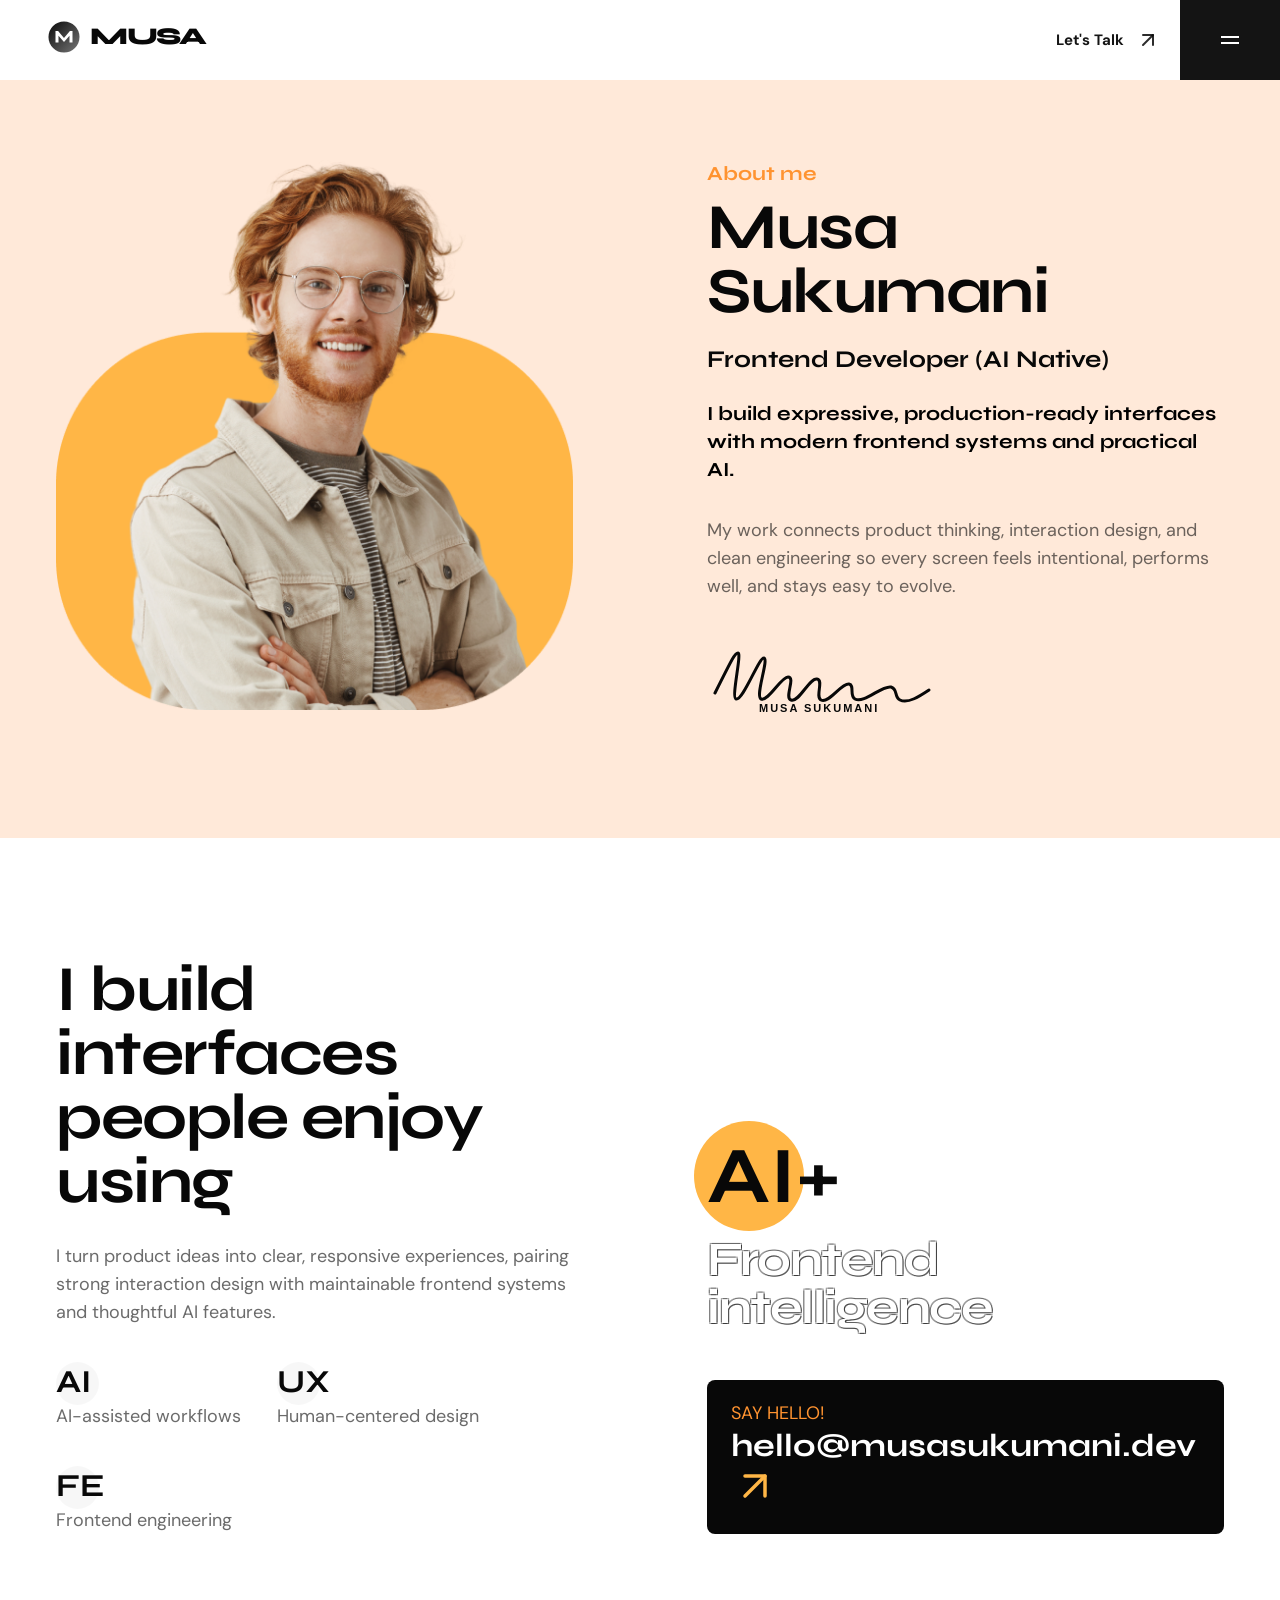
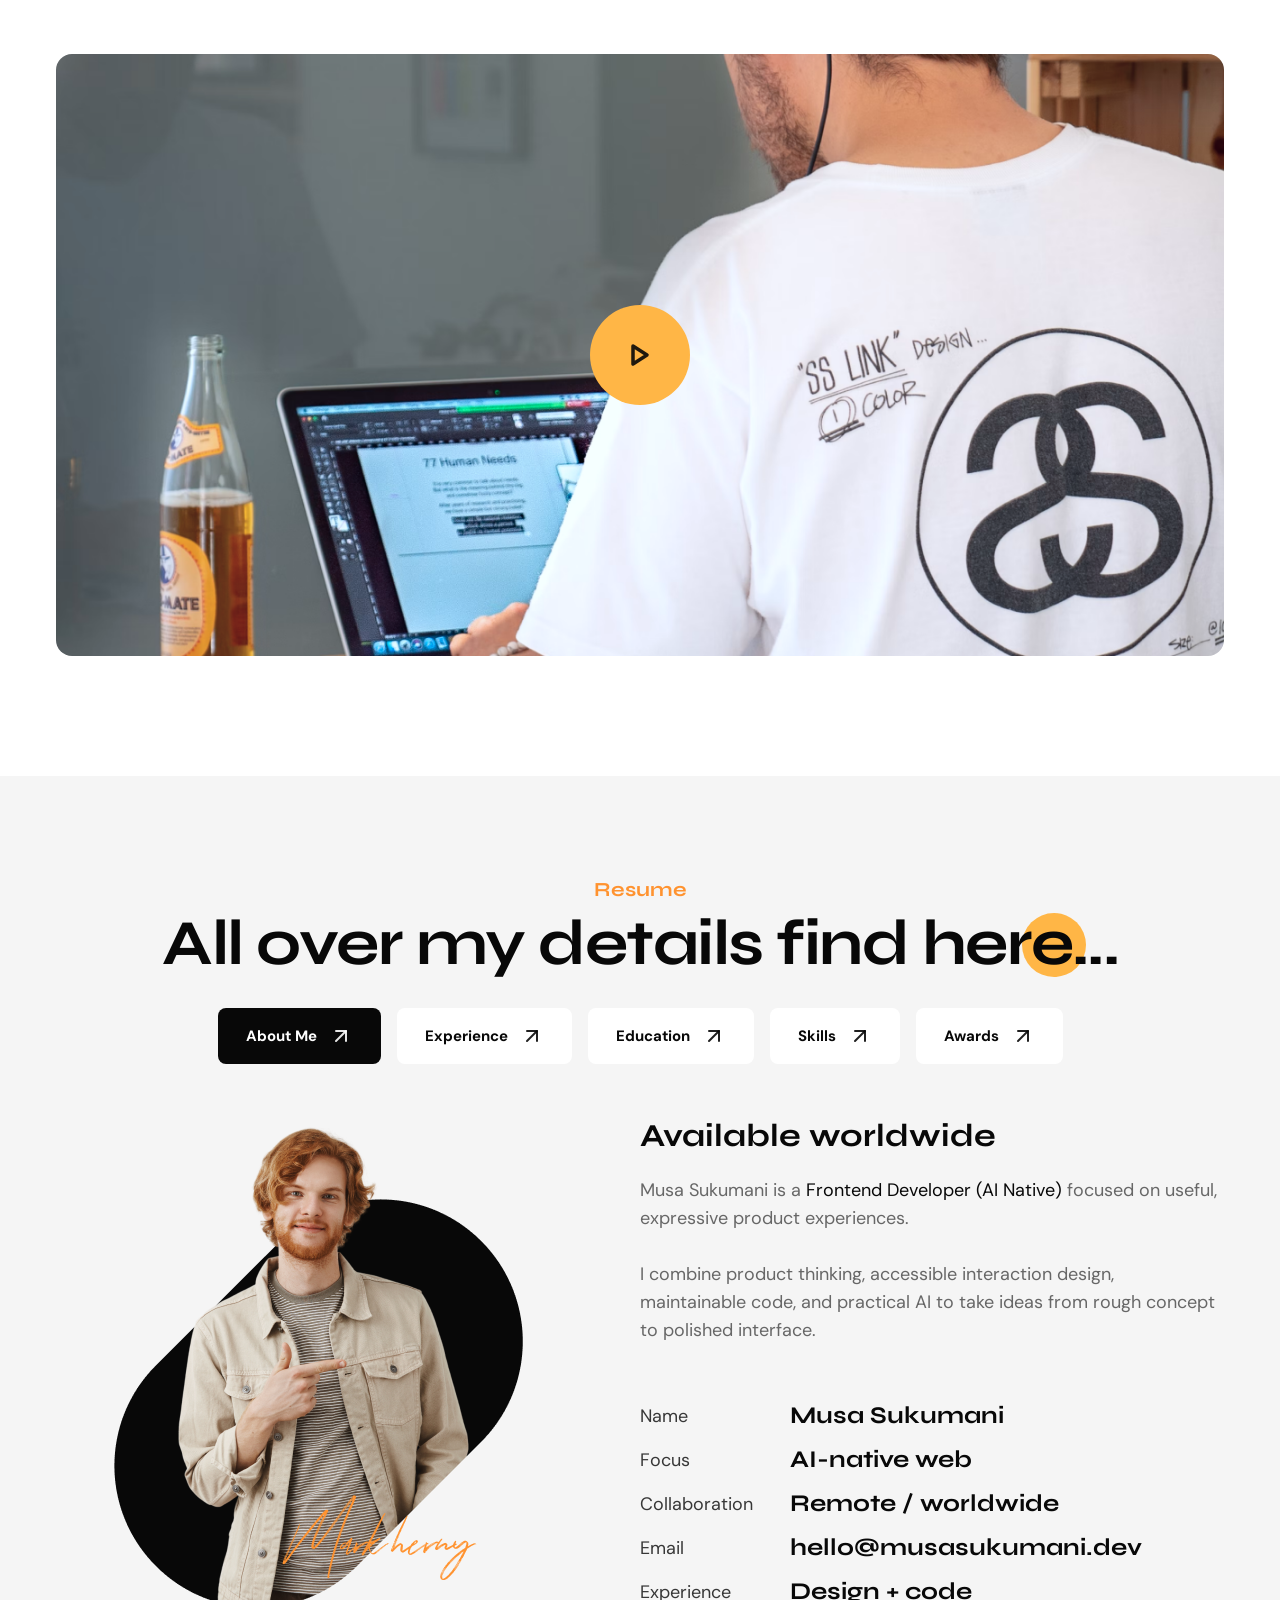
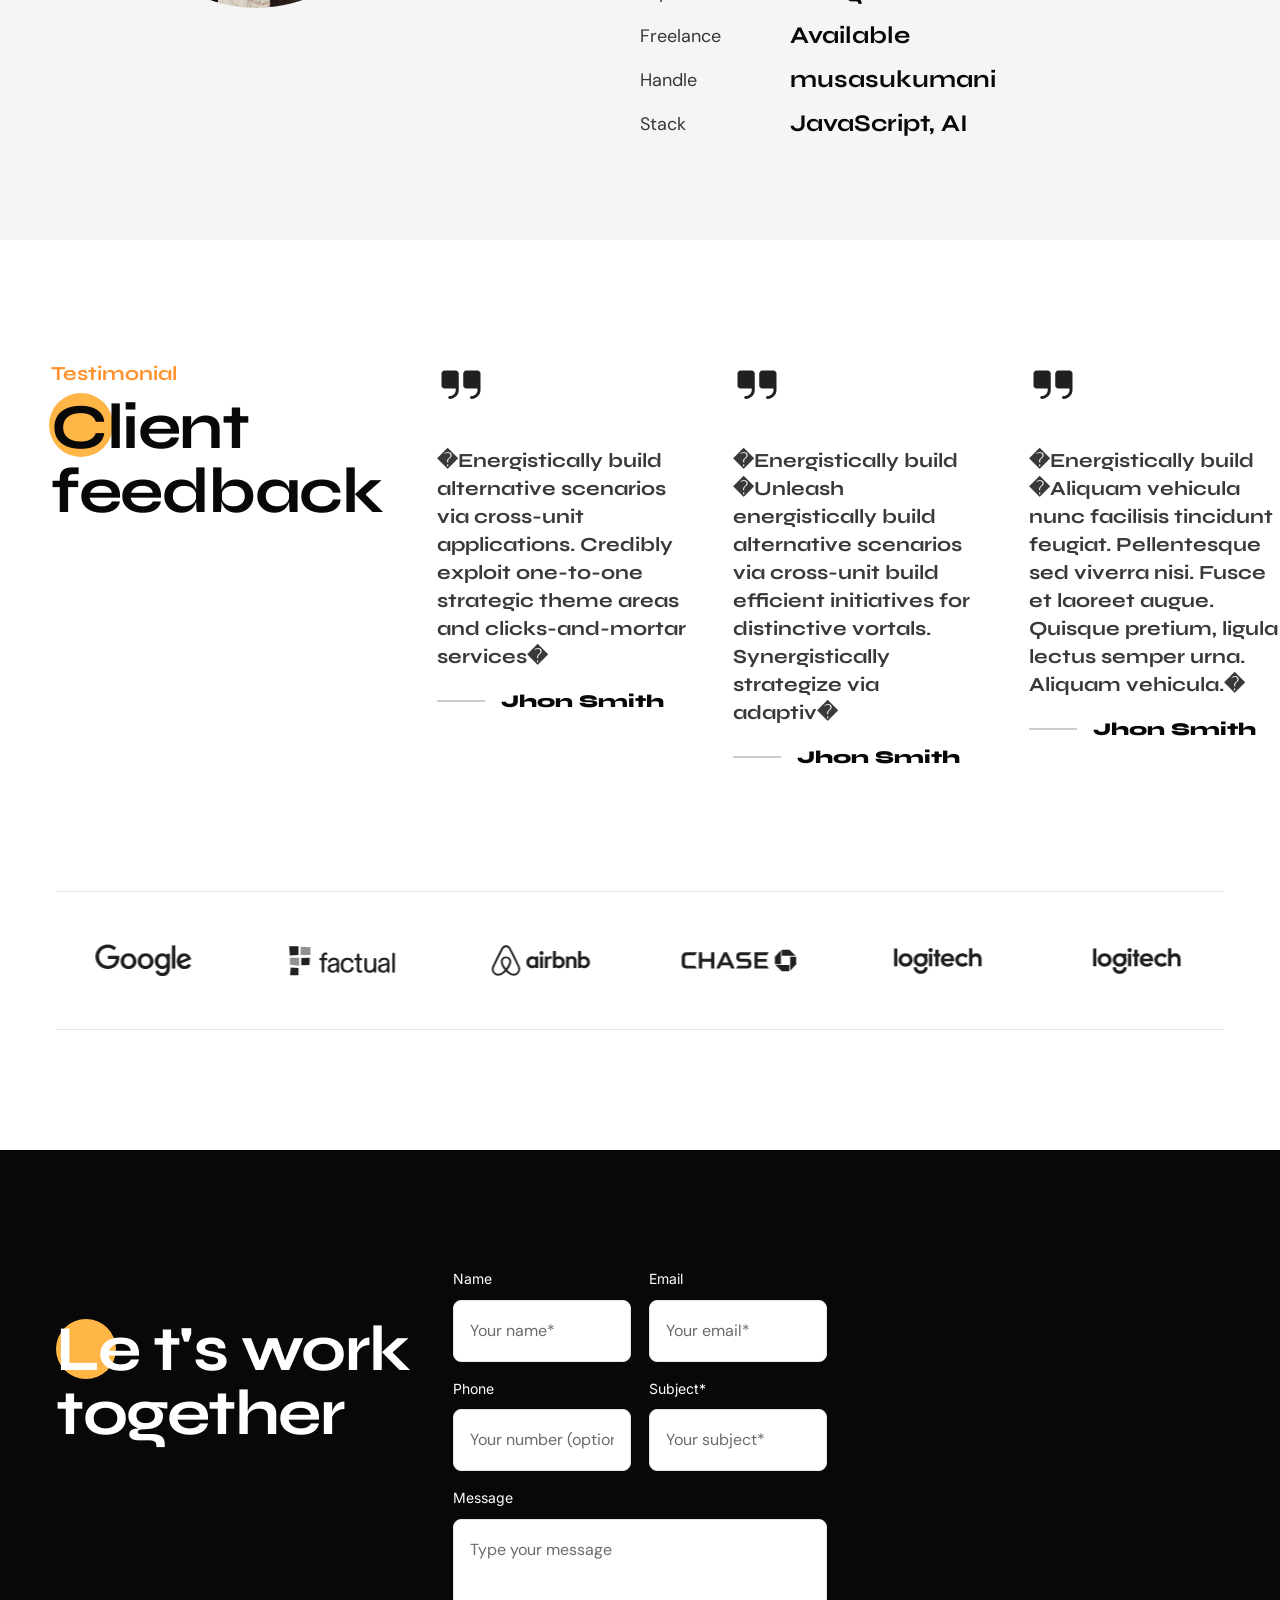
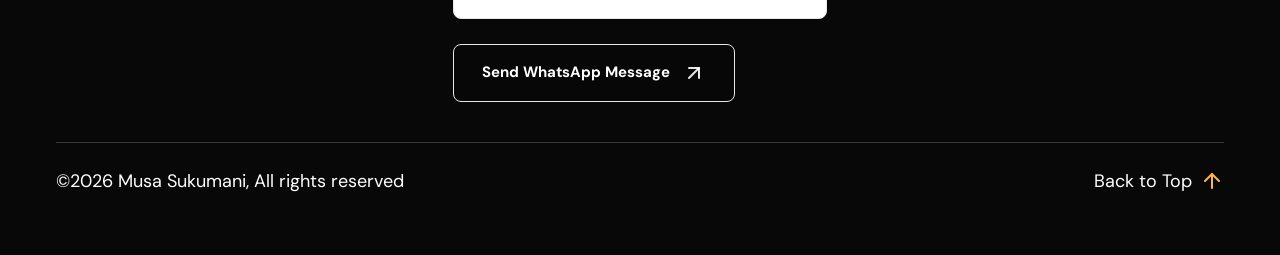
==== about.html @ 9492402e "Update portfolio site" ====
<!DOCTYPE html>
<html class="no-js" lang="en">

<head>
    <meta charset="utf-8" />
    <meta http-equiv="x-ua-compatible" content="ie=edge" />
    <title>About Musa Sukumani - AI-Native Frontend Developer</title>
    
    <meta name="description" content="Portfolio of Musa Sukumani, an AI-native frontend developer building intelligent, accessible digital products.">
    <meta name="viewport" content="width=device-width, initial-scale=1, shrink-to-fit=no" />

    <!-- Favicon -->
    <link rel="shortcut icon" type="image/x-icon" href="assets/images/favicon.svg" />

    <!-- CSS (Font, Vendor, Icon, Plugins & Style CSS files) -->

    <!-- Font CSS -->

    <link rel="preconnect" href="https://fonts.googleapis.com">
    <link rel="preconnect" href="https://fonts.gstatic.com" crossorigin>
    <link href="https://fonts.googleapis.com/css2?family=DM+Sans:ital,opsz,wght@0,9..40,100;0,9..40,200;0,9..40,300;0,9..40,400;0,9..40,500;0,9..40,600;0,9..40,700;0,9..40,800;0,9..40,900;0,9..40,1000;1,9..40,100;1,9..40,200;1,9..40,300;1,9..40,400;1,9..40,500;1,9..40,600;1,9..40,700;1,9..40,800;1,9..40,900;1,9..40,1000&family=Inter:wght@100;200;300;400;500;600;700;800;900&family=Poppins:ital,wght@0,100;0,200;0,300;0,400;0,500;0,600;0,700;0,800;0,900;1,100;1,200;1,300;1,400;1,500;1,600;1,700;1,800;1,900&family=Syne:wght@400;500;600;700;800&display=swap" rel="stylesheet">

    <!-- Plugins CSS (All Plugins Files) -->
    <link rel="stylesheet" href="assets/css/plugins/aos.css" />
    <link rel="stylesheet" href="assets/css/plugins/swiper-bundle.min.css" />
    <link rel="stylesheet" href="assets/css/plugins/magnific-popup.css" />


    <!-- Style CSS -->
    <link rel="stylesheet" href="assets/css/style.css" />

</head>

<body>
    <div class="overflow-x-hidden">
        <!-- Header start -->

        <header id="sticky-header" class="xl:pl-12 bg-white">
            <div class="flex pl-4 xl:pl-0">

                <div class="flex-1 flex items-center justify-between">

                    <a href="index.html">
                        <span class="brand-wordmark"><img src="assets/images/musa-mark.svg" alt="" width="32" height="32"><span>MUSA</span></span>
                    </a>

                    <!-- Link Start -->
                    <a href="contact.html" class="flex items-center flex-wrap py-[6px] px-3 text-[15px] font-bold text-active leading-none mr-2 transition-all duration-300 hover:text-orange group">Let's
                        Talk
                        <span class="inline-block ml-3 group-hover:animate-arrow-move-up">
        <svg width="24" height="24" viewBox="0 0 24 24" fill="none" xmlns="http://www.w3.org/2000/svg">
          <path d="M7 17L17 7" stroke="currentColor" stroke-opacity="0.9" stroke-width="2" stroke-linecap="round"
            stroke-linejoin="round" />
          <path d="M7 7H17V17" stroke="currentColor" stroke-opacity="0.9" stroke-width="2" stroke-linecap="round"
            stroke-linejoin="round" />
        </svg>
      </span>
                    </a>
                    <!-- Link End -->
                </div>



                <!-- Button Start -->
                <button id="offcanvas-toggle" class="flex-none bg-active flex items-center flex-wrap justify-center py-7 px-[38px] cursor-pointer" type="button" aria-label="Open navigation" aria-controls="offcanvas" aria-expanded="false"><svg width="24" height="24" viewBox="0 0 24 24" fill="none" xmlns="http://www.w3.org/2000/svg">
                            <rect x="3" y="8" width="18" height="2" fill="white" />
                            <rect x="3" y="14" width="18" height="2" fill="white" />
                        </svg></button>
                <!-- Button End -->

            </div>
        </header>


        <!-- offcanvas-menu start -->
        <div id="offcanvas" class="offcanvas right-0 top-0 bottom-0 z-50 transform translate-x-full fixed h-full w-[350px] md:w-[460px] transition-all ease-in-out duration-300 bg-black-800 pl-8 flex flex-wrap flex-col justify-between">
            <!-- close button start -->

            <div>
                <div class="flex flex-wrap justify-between items-center border-b border-border-white mb-[80px]">
                    <a href="index.html">
                        <span class="brand-wordmark brand-wordmark--light"><img src="assets/images/musa-mark.svg" alt="" width="32" height="32"><span>MUSA</span></span>
                    </a>
                    <button id="offcanvas-close" class="offcanvas-close bg-primary py-7 px-[38px]" aria-label="offcanvas">
                        <svg width="24" height="24" viewBox="0 0 24 24" fill="none" xmlns="http://www.w3.org/2000/svg">
                            <path fill-rule="evenodd" clip-rule="evenodd" d="M19.2803 4.71967C19.5732 5.01256 19.5732 5.48744 19.2803 5.78033L5.78033 19.2803C5.48744 19.5732 5.01256 19.5732 4.71967 19.2803C4.42678 18.9874 4.42678 18.5126 4.71967 18.2197L18.2197 4.71967C18.5126 4.42678 18.9874 4.42678 19.2803 4.71967Z" fill="white" />
                            <path fill-rule="evenodd" clip-rule="evenodd" d="M4.71967 4.71967C5.01256 4.42678 5.48744 4.42678 5.78033 4.71967L19.2803 18.2197C19.5732 18.5126 19.5732 18.9874 19.2803 19.2803C18.9874 19.5732 18.5126 19.5732 18.2197 19.2803L4.71967 5.78033C4.42678 5.48744 4.42678 5.01256 4.71967 4.71967Z" fill="white" />
                        </svg>
                    </button>
                </div>

                <!-- close button end -->

                <!-- offcanvas-menu start -->

                <nav class="offcanvas-menu mr-[40px] flex flex-wrap flex-col justify-between">
                    <ul>
                        <li class="border-b border-border-white py-4 group">
                            <a href="index.html" class="text-white text-xl font-bold font-Syne leading-none flex flex-wrap items-center justify-between hover:text-orange transition duration-300">Home
                                <span class="inline-block group-hover:animate-arrow-move-up">
              <svg width="24" height="24" viewBox="0 0 24 24" fill="none" xmlns="http://www.w3.org/2000/svg">
                <path d="M7 17L17 7" stroke="currentColor" stroke-opacity="0.9" stroke-width="2" stroke-linecap="round"
                  stroke-linejoin="round"></path>
                <path d="M7 7H17V17" stroke="currentColor" stroke-opacity="0.9" stroke-width="2" stroke-linecap="round"
                  stroke-linejoin="round"></path>
              </svg>
            </span>
                            </a>
                        </li>
                        <li class="border-b border-border-white py-4 group">
                            <a href="about.html" class="text-white text-xl font-bold font-Syne leading-none flex flex-wrap items-center justify-between hover:text-orange transition duration-300">About
                                <span class="inline-block group-hover:animate-arrow-move-up">
              <svg width="24" height="24" viewBox="0 0 24 24" fill="none" xmlns="http://www.w3.org/2000/svg">
                <path d="M7 17L17 7" stroke="currentColor" stroke-opacity="0.9" stroke-width="2" stroke-linecap="round"
                  stroke-linejoin="round"></path>
                <path d="M7 7H17V17" stroke="currentColor" stroke-opacity="0.9" stroke-width="2" stroke-linecap="round"
                  stroke-linejoin="round"></path>
              </svg>
            </span>
                            </a>

                        </li>
                        <li class="border-b border-border-white py-4 group">
                            <a href="projects.html" class="text-white text-xl font-bold font-Syne leading-none flex flex-wrap items-center justify-between hover:text-orange transition duration-300">Project
                                <span class="inline-block group-hover:animate-arrow-move-up">
              <svg width="24" height="24" viewBox="0 0 24 24" fill="none" xmlns="http://www.w3.org/2000/svg">
                <path d="M7 17L17 7" stroke="currentColor" stroke-opacity="0.9" stroke-width="2" stroke-linecap="round"
                  stroke-linejoin="round"></path>
                <path d="M7 7H17V17" stroke="currentColor" stroke-opacity="0.9" stroke-width="2" stroke-linecap="round"
                  stroke-linejoin="round"></path>
              </svg>
            </span>
                            </a>
                        </li>
                        <li class="border-b border-border-white py-4 group">
                            <a href="project-details.html" class="text-white text-xl font-bold font-Syne leading-none flex flex-wrap items-center justify-between hover:text-orange transition duration-300">Project details
                                <span class="inline-block group-hover:animate-arrow-move-up">
              <svg width="24" height="24" viewBox="0 0 24 24" fill="none" xmlns="http://www.w3.org/2000/svg">
                <path d="M7 17L17 7" stroke="currentColor" stroke-opacity="0.9" stroke-width="2" stroke-linecap="round"
                  stroke-linejoin="round"></path>
                <path d="M7 7H17V17" stroke="currentColor" stroke-opacity="0.9" stroke-width="2" stroke-linecap="round"
                  stroke-linejoin="round"></path>
              </svg>
            </span>
                            </a>
                        </li>

                        <li class="border-b border-border-white py-4 group">
                            <a href="contact.html" class="text-white text-xl font-bold font-Syne leading-none flex flex-wrap items-center justify-between hover:text-orange transition duration-300">Contact
                                <span class="inline-block group-hover:animate-arrow-move-up">
              <svg width="24" height="24" viewBox="0 0 24 24" fill="none" xmlns="http://www.w3.org/2000/svg">
                <path d="M7 17L17 7" stroke="currentColor" stroke-opacity="0.9" stroke-width="2" stroke-linecap="round"
                  stroke-linejoin="round"></path>
                <path d="M7 7H17V17" stroke="currentColor" stroke-opacity="0.9" stroke-width="2" stroke-linecap="round"
                  stroke-linejoin="round"></path>
              </svg>
            </span>
                            </a>
                        </li>

                    </ul>
                </nav>

            </div>


            <nav class="pb-10">
                <ul class="flex flex-wrap gap-x-4 items-center">
                    <li><a href="#" class="text-white transition-all duration-300 hover:text-orange">
                            <svg width="24" height="24" viewBox="0 0 24 24" fill="none" xmlns="http://www.w3.org/2000/svg">
                                <path d="M7.443 5.3501C8.082 5.3501 8.673 5.4001 9.213 5.5481C9.754 5.6471 10.197 5.8451 10.59 6.0921C10.984 6.3401 11.279 6.6861 11.475 7.1311C11.672 7.5761 11.771 8.1211 11.771 8.7141C11.771 9.4071 11.623 10.0001 11.279 10.4451C10.984 10.8911 10.492 11.2861 9.902 11.5831C10.738 11.8311 11.377 12.2761 11.771 12.8701C12.164 13.4631 12.41 14.2051 12.41 15.0461C12.41 15.7391 12.262 16.3321 12.016 16.8271C11.771 17.3221 11.377 17.7671 10.934 18.0641C10.4528 18.3824 9.92083 18.6164 9.361 18.7561C8.771 18.9051 8.181 19.0041 7.591 19.0041H1V5.3501H7.443ZM7.049 10.8901C7.59 10.8901 8.033 10.7421 8.377 10.4951C8.721 10.2481 8.869 9.8021 8.869 9.2581C8.869 8.9611 8.819 8.6651 8.721 8.4671C8.623 8.2691 8.475 8.1201 8.279 7.9721C8.082 7.8731 7.885 7.7741 7.639 7.7251C7.393 7.6751 7.148 7.6751 6.852 7.6751H4V10.8911H7.05L7.049 10.8901ZM7.197 16.7281C7.492 16.7281 7.787 16.6781 8.033 16.6291C8.279 16.5791 8.525 16.4811 8.721 16.3321C8.92138 16.1873 9.08903 16.002 9.213 15.7881C9.311 15.5411 9.41 15.2441 9.41 14.8981C9.41 14.2051 9.213 13.7111 8.82 13.3641C8.426 13.0671 7.885 12.9191 7.246 12.9191H4V16.7291L7.197 16.7281ZM16.689 16.6781C17.082 17.0741 17.672 17.2721 18.459 17.2721C19 17.2721 19.492 17.1241 19.885 16.8771C20.279 16.5801 20.525 16.2831 20.623 15.9871H23.033C22.639 17.1731 22.049 18.0141 21.263 18.5591C20.475 19.0531 19.541 19.3501 18.41 19.3501C17.6864 19.3523 16.9688 19.218 16.295 18.9541C15.6887 18.7267 15.148 18.353 14.721 17.8661C14.2643 17.4107 13.9267 16.8498 13.738 16.2331C13.492 15.5901 13.393 14.8981 13.393 14.1061C13.393 13.3641 13.492 12.6721 13.738 12.0281C13.9749 11.4085 14.3252 10.8384 14.771 10.3471C15.2201 9.88594 15.7543 9.51613 16.344 9.2581C17.0007 8.99416 17.7022 8.85969 18.41 8.8621C19.246 8.8621 19.984 9.0111 20.623 9.3571C21.263 9.7031 21.754 10.0991 22.147 10.6931C22.541 11.2371 22.837 11.8801 23.033 12.5731C23.131 13.2651 23.18 13.9581 23.131 14.7491H16C16 15.5411 16.295 16.2831 16.689 16.6791V16.6781ZM19.787 11.4841C19.443 11.1381 18.902 10.9401 18.262 10.9401C17.82 10.9401 17.475 11.0401 17.18 11.1881C16.885 11.3361 16.689 11.5341 16.492 11.7321C16.311 11.9234 16.1912 12.1643 16.148 12.4241C16.098 12.6721 16.049 12.8701 16.049 13.0671H20.475C20.377 12.3251 20.131 11.8311 19.787 11.4841ZM15.459 6.2901H20.967V7.6261H15.46V6.2901H15.459Z" fill="currentColor" fill-opacity="0.9"></path>
                            </svg>

                        </a></li>
                    <li><a href="#" class="text-white transition-all duration-300 hover:text-orange"><svg width="24" height="24" viewBox="0 0 24 24" fill="none" xmlns="http://www.w3.org/2000/svg">
                                <path d="M6.94043 5.00002C6.94017 5.53046 6.7292 6.03906 6.35394 6.41394C5.97868 6.78883 5.46986 6.99929 4.93943 6.99902C4.409 6.99876 3.90039 6.78779 3.52551 6.41253C3.15062 6.03727 2.94016 5.52846 2.94043 4.99802C2.9407 4.46759 3.15166 3.95899 3.52692 3.5841C3.90218 3.20922 4.411 2.99876 4.94143 2.99902C5.47186 2.99929 5.98047 3.21026 6.35535 3.58552C6.73024 3.96078 6.9407 4.46959 6.94043 5.00002ZM7.00043 8.48002H3.00043V21H7.00043V8.48002ZM13.3204 8.48002H9.34043V21H13.2804V14.43C13.2804 10.77 18.0504 10.43 18.0504 14.43V21H22.0004V13.07C22.0004 6.90002 14.9404 7.13002 13.2804 10.16L13.3204 8.48002Z" fill="currentColor" fill-opacity="0.9"></path>
                            </svg>
                        </a></li>
                    <li><a href="#" class="text-white transition-all duration-300 hover:text-orange"><svg width="24" height="24" viewBox="0 0 24 24" fill="none" xmlns="http://www.w3.org/2000/svg">
                                <path d="M19.989 11.572C19.907 9.99792 19.3596 8.4836 18.416 7.221C18.1285 7.53061 17.8212 7.82123 17.496 8.091C16.4969 8.92086 15.3805 9.5982 14.183 10.101C14.35 10.451 14.503 10.79 14.638 11.11V11.113C14.665 11.174 14.688 11.231 14.732 11.342L14.749 11.382C16.262 11.212 17.858 11.275 19.405 11.485C19.611 11.512 19.805 11.541 19.989 11.572ZM10.604 4.122C11.5786 5.49516 12.4772 6.92062 13.296 8.392C14.519 7.91 15.53 7.302 16.344 6.625C16.674 6.351 16.938 6.093 17.14 5.87C15.701 4.65972 13.8803 3.99733 12 4C11.524 4 11.058 4.042 10.604 4.121V4.122ZM4.253 9.997C4.93423 9.97981 5.61464 9.93878 6.293 9.874C7.93264 9.72734 9.55828 9.4525 11.155 9.052C10.3205 7.60221 9.41956 6.19171 8.455 4.825C7.42472 5.3354 6.51626 6.06141 5.79124 6.95379C5.06623 7.84617 4.54162 8.88404 4.253 9.997ZM5.783 17.035C6.25195 16.3575 6.77894 15.7221 7.358 15.136C8.812 13.646 10.528 12.486 12.514 11.846L12.576 11.828C12.411 11.464 12.256 11.139 12.1 10.833C10.264 11.368 8.33 11.702 6.403 11.875C5.463 11.96 4.62 11.997 4 12.003C3.99815 13.8356 4.62722 15.6128 5.783 17.035ZM15.004 19.415C14.6184 17.4703 14.0725 15.5607 13.372 13.706C11.372 14.433 9.776 15.496 8.543 16.764C8.0454 17.2664 7.60382 17.8213 7.226 18.419C8.60481 19.4478 10.2797 20.0025 12 20C13.0299 20.0015 14.0504 19.8035 15.005 19.417L15.004 19.415ZM16.878 18.34C18.4393 17.1398 19.5028 15.4057 19.865 13.47C19.525 13.385 19.094 13.3 18.62 13.234C17.5661 13.0823 16.4968 13.0712 15.44 13.201C16.035 14.8799 16.5154 16.5961 16.878 18.34ZM12 22C6.477 22 2 17.523 2 12C2 6.477 6.477 2 12 2C17.523 2 22 6.477 22 12C22 17.523 17.523 22 12 22Z" fill="currentColor" fill-opacity="0.9"></path>
                            </svg>
                        </a></li>
                    <li><a href="#" class="text-white transition-all duration-300 hover:text-orange"><svg width="24" height="24" viewBox="0 0 24 24" fill="none" xmlns="http://www.w3.org/2000/svg">
                                <path d="M12.001 2C6.47598 2 2.00098 6.475 2.00098 12C1.99977 14.0992 2.65958 16.1454 3.88679 17.8484C5.114 19.5515 6.84631 20.8249 8.83798 21.488C9.33798 21.575 9.52598 21.275 9.52598 21.012C9.52598 20.775 9.51298 19.988 9.51298 19.15C7.00098 19.613 6.35098 18.538 6.15098 17.975C6.03798 17.687 5.55098 16.8 5.12598 16.562C4.77598 16.375 4.27598 15.912 5.11298 15.9C5.90098 15.887 6.46298 16.625 6.65098 16.925C7.55098 18.437 8.98798 18.012 9.56298 17.75C9.65098 17.1 9.91298 16.663 10.201 16.413C7.97598 16.163 5.65098 15.3 5.65098 11.475C5.65098 10.387 6.03798 9.488 6.67598 8.788C6.57598 8.538 6.22598 7.513 6.77598 6.138C6.77598 6.138 7.61298 5.875 9.52598 7.162C10.3401 6.9364 11.1812 6.82302 12.026 6.825C12.876 6.825 13.726 6.937 14.526 7.162C16.439 5.862 17.276 6.138 17.276 6.138C17.826 7.513 17.476 8.538 17.376 8.788C18.013 9.488 18.401 10.375 18.401 11.475C18.401 15.313 16.064 16.163 13.839 16.413C14.201 16.725 14.514 17.325 14.514 18.263C14.514 19.6 14.501 20.675 14.501 21.013C14.501 21.275 14.689 21.587 15.189 21.487C17.1738 20.8166 18.8985 19.5408 20.1203 17.8389C21.3421 16.1371 21.9995 14.095 22 12C22 6.475 17.525 2 12 2H12.001Z" fill="currentColor" fill-opacity="0.9"></path>
                            </svg>
                        </a></li>

                </ul>
            </nav>
        </div>
        <!-- offcanvas-menu end -->

        <!-- Header end -->

        <!-- About Me Sectin Start -->
        <section class="bg-secondary pt-20 pb-[120px]" data-aos="zoom-in">
            <div class="container">
                <div class="grid grid-cols-1 lg:grid-cols-2 gap-[60px] xl:gap-[134px]">
                    <img class="mx-auto" src="assets/images/about/about2.png" alt="about me">
                    <div class="font-bold font-Syne leading-none flex flex-wrap flex-col gap-y-2">
                        <span class="text-orange text-xl">About me</span>
                        <h3 class="text-black-800 text-4xl lg:text-5xl xl:text-[64px] tracking-[-1.5px]">
                            Musa Sukumani
                        </h3>

                        <h4 class="text-black-800 text-2xl mt-3 mb-4">Frontend Developer (AI Native)</h4>
                        <p class="text-xl font-bold font-Syne leading-7 mb-6">
                            I build expressive, production-ready interfaces with modern frontend systems and practical AI.
                        </p>
                        <p class="paragraph mb-6">
                            My work connects product thinking, interaction design, and clean engineering so every screen feels
                            intentional, performs well, and stays easy to evolve.</p>

                        <div>
                            <img src="assets/images/signature.svg" alt="signature">
                        </div>


                    </div>
                </div>
            </div>
        </section>
        <!-- About Me Sectin End -->



        <!-- Experience Sectin Start -->
        <section class="bg-white py-[120px] overflow-x-hidden">
            <div class="container" data-aos="zoom-out">
                <div class="grid grid-cols-1 lg:grid-cols-2 gap-6 lg:gap-[60px] xl:gap-[134px]">
                    <div class="font-bold font-Syne leading-none flex flex-wrap flex-col gap-y-2">
                        <h3 class="text-black-800 text-4xl lg:text-5xl xl:text-[64px] tracking-[-1.5px] mb-5">
                            I build interfaces people enjoy using
                        </h3>
                        <p class="paragraph mb-7">
                            I turn product ideas into clear, responsive experiences, pairing strong interaction design
                            with maintainable frontend systems and thoughtful AI features.
                        </p>
                        <ul class="flex flex-wrap gap-9 2xl:gap-[40px]">
                            <li>

                                <span
                                    class="text-black-800 text-[32px] font-bold font-Syne leading-10 relative before:rounded-full before:bg-black-300 before:block before:absolute before:top-[0px] before:left-0 before:right-0 before:-z-[1] before:w-[43px] before:h-[43px]">AI</span>
                                <p class="paragraph">AI-assisted workflows</p>
                            </li>
                            <li>

                                <span
                                    class="text-black-800 text-[32px] font-bold font-Syne leading-10 relative before:rounded-full before:bg-black-300 before:block before:absolute before:top-[0px] before:left-0 before:right-0 before:-z-[1] before:w-[43px] before:h-[43px]">UX</span>
                                <p class="paragraph">Human-centered design</p>
                            </li>
                            <li>

                                <span
                                    class="text-black-800 text-[32px] font-bold font-Syne leading-10 relative before:rounded-full before:bg-black-300 before:block before:absolute before:top-[0px] before:left-0 before:right-0 before:-z-[1] before:w-[43px] before:h-[43px]">FE</span>
                                <p class="paragraph">Frontend engineering</p>
                            </li>
                        </ul>
                    </div>

                    <div class="flex flex-col justify-end">
                        <div class="flex flex-wrap flex-col mb-12">
                            <span
                                class="text-black-800 text-[65px] xl:text-[80px] font-bold font-Syne leading-none inline-block relative z-10 before:rounded-full before:bg-primary before:block before:absolute before:top-[50%] before:left-[-13px] before:-z-[1] before:w-[95px] lg:before:w-[100px] xl:before:w-[110px] before:h-[95px] lg:before:h-[100px] xl:before:h-[110px] before:translate-y-[-50%]">AI+</span>
                            <span class="strock-text mt-5">Frontend <br> intelligence</span>

                        </div>

                        <div class="px-6 py-6 bg-black-800 rounded-lg flex flex-wrap justify-between items-end group">
                            <div class="flex flex-col flex-wrap gap-y-2">
                                <span class="text-orange text-lg font-normal leading-none">SAY HELLO!</span>
                                <h4 class="text-white text-2xl xl:text-[32px] font-bold font-Syne leading-none">
                                    hello@musasukumani.dev
                                </h4>
                            </div>
                            <div class="flex flex-wrap justify-end">
                                <a href="#" class="group-hover:animate-arrow-move-up">
                                    <svg width="48" height="48" viewBox="0 0 48 48" fill="none" xmlns="http://www.w3.org/2000/svg">
                                        <path d="M14 34L34 14" stroke="#FFB646" stroke-width="3.5" stroke-linecap="round" stroke-linejoin="round" />
                                        <path d="M14 14H34V34" stroke="#FFB646" stroke-width="3.5" stroke-linecap="round" stroke-linejoin="round" />
                                    </svg>

                                </a>
                            </div>
                        </div>
                    </div>
                </div>
            </div>
        </section>
        <!-- Experience Sectin End -->


        <!-- Video Section Start -->

        <div class="bg-white pb-[120px]">
            <div class="container">
                <div class="grid grid-cols-1">
                    <div class="relative" data-aos="zoom-in-up">
                        <img class="rounded-2xl" src="assets/images/video/video.png" alt="video image">
                        <a href="https://www.youtube.com/watch?v=mSC6GwizOag&ab_channel=TailwindLabs" class="absolute top-[50%] left-[50%] translate-x-[-50%] translate-y-[-50%] z-10 play-button transition-all duration-200 hover:scale-105 group">
                            <svg width="100" height="100" viewBox="0 0 100 100" fill="none" xmlns="http://www.w3.org/2000/svg">
                                <circle class="fill-primary group-hover:fill-yellow transition-all duration-300" cx="50" cy="50" r="50" />
                                <path class="stroke-black-800 group-hover:stroke-white" d="M43 41L57 50L43 59V41Z" stroke-opacity="0.9" stroke-width="3.5" stroke-linecap="round" stroke-linejoin="round" />
                            </svg>
                        </a>
                    </div>
                </div>
            </div>
        </div>

        <!-- Video Section End -->

        <!-- tabs start -->
        <section class="featured-properties py-[80px] lg:py-[100px]">
            <div class="container" data-aos="zoom-out">
                <div class="grid grid-cols-12">

                    <div class="col-span-12">

                        <div class="font-bold font-Syne text-center leading-none flex flex-wrap flex-col gap-y-2 mb-4">
                            <span class="text-orange text-xl">Resume</span>
                            <h3 class="text-black-800 text-4xl lg:text-5xl xl:text-[64px] tracking-[-1.5px]">
                                All over my details find he<span
                            class="relative before:rounded-full before:bg-primary before:block before:absolute before:top-[8px] before:left-[15px] before:-z-[1] before:w-[36px] lg:before:w-[48px] xl:before:w-[64px] before:h-[36px] lg:before:h-[48px] xl:before:h-[64px]">re.</span>..

                            </h3>



                        </div>
                        <div class="tabs flex flex-wrap justify-center gap-4 mt-8 mb-14">
                            <button data-tab="about_me_tab" class="tab-btn justify-between items-center inline-flex group active">
                                About me
                                <span class="inline-block ml-3 group-hover:animate-arrow-move-up">
                            <svg width="24" height="24" viewBox="0 0 24 24" fill="none"
                                xmlns="http://www.w3.org/2000/svg">
                                <path d="M7 17L17 7" stroke="currentColor" stroke-opacity="0.9" stroke-width="2"
                                    stroke-linecap="round" stroke-linejoin="round"></path>
                                <path d="M7 7H17V17" stroke="currentColor" stroke-opacity="0.9" stroke-width="2"
                                    stroke-linecap="round" stroke-linejoin="round"></path>
                            </svg>
                        </span>
                            </button>
                            <button data-tab="experience_tab" class="tab-btn justify-between items-center inline-flex group">
                                Experience
                                <span class="inline-block ml-3 group-hover:animate-arrow-move-up">
                            <svg width="24" height="24" viewBox="0 0 24 24" fill="none"
                                xmlns="http://www.w3.org/2000/svg">
                                <path d="M7 17L17 7" stroke="currentColor" stroke-opacity="0.9" stroke-width="2"
                                    stroke-linecap="round" stroke-linejoin="round"></path>
                                <path d="M7 7H17V17" stroke="currentColor" stroke-opacity="0.9" stroke-width="2"
                                    stroke-linecap="round" stroke-linejoin="round"></path>
                            </svg>
                        </span>
                            </button>
                            <button data-tab="education_tab" class="tab-btn justify-between items-center inline-flex group">
                                Education
                                <span class="inline-block ml-3 group-hover:animate-arrow-move-up">
                            <svg width="24" height="24" viewBox="0 0 24 24" fill="none"
                                xmlns="http://www.w3.org/2000/svg">
                                <path d="M7 17L17 7" stroke="currentColor" stroke-opacity="0.9" stroke-width="2"
                                    stroke-linecap="round" stroke-linejoin="round"></path>
                                <path d="M7 7H17V17" stroke="currentColor" stroke-opacity="0.9" stroke-width="2"
                                    stroke-linecap="round" stroke-linejoin="round"></path>
                            </svg>
                        </span>
                            </button>
                            <button data-tab="skills_tab" class="tab-btn justify-between items-center inline-flex group">
                                Skills
                                <span class="inline-block ml-3 group-hover:animate-arrow-move-up">
                            <svg width="24" height="24" viewBox="0 0 24 24" fill="none"
                                xmlns="http://www.w3.org/2000/svg">
                                <path d="M7 17L17 7" stroke="currentColor" stroke-opacity="0.9" stroke-width="2"
                                    stroke-linecap="round" stroke-linejoin="round"></path>
                                <path d="M7 7H17V17" stroke="currentColor" stroke-opacity="0.9" stroke-width="2"
                                    stroke-linecap="round" stroke-linejoin="round"></path>
                            </svg>
                        </span>
                            </button>
                            <button data-tab="awards_tab" class="tab-btn justify-between items-center inline-flex group">
                                Awards
                                <span class="inline-block ml-3 group-hover:animate-arrow-move-up">
                            <svg width="24" height="24" viewBox="0 0 24 24" fill="none"
                                xmlns="http://www.w3.org/2000/svg">
                                <path d="M7 17L17 7" stroke="currentColor" stroke-opacity="0.9" stroke-width="2"
                                    stroke-linecap="round" stroke-linejoin="round"></path>
                                <path d="M7 7H17V17" stroke="currentColor" stroke-opacity="0.9" stroke-width="2"
                                    stroke-linecap="round" stroke-linejoin="round"></path>
                            </svg>
                        </span>
                            </button>
                        </div>
                    </div>

                    <div class="col-span-12">
                        <div id="about_me_tab" class="tab-content active relative">
                            <div class="grid grid-cols-1 lg:grid-cols-2 gap-6 xl:gap-0">

                                <img src="assets/images/about/about3.png" alt="about me">
                                <div>
                                    <h4 class="text-black-800 text-2xl lg:text-[32px] font-bold font-Syne mb-6">Available worldwide
                                    </h4>
                                    <p class="paragraph mb-7">Musa Sukumani is a <span class="text-black-800">Frontend Developer
                                        (AI Native)</span> focused on useful, expressive product experiences.</p>
                                    <p class="paragraph mb-14">I combine product thinking, accessible interaction design,
                                        maintainable code, and practical AI to take ideas from rough concept to polished interface.</p>

                                    <ul class="flex-col gap-3 inline-flex">
                                        <li class="gap-10 inline-flex items-center">
                                            <span class="w-[110px] text-black-text-800 text-lg font-normal leading-none">
                                        Name</span>
                                            <span class="text-black-800 text-2xl font-bold font-Syne leading-8">
                                        Musa Sukumani</span>
                                        </li>
                                        <li class="gap-10 inline-flex items-center">
                                            <span class="w-[110px] text-black-text-800 text-lg font-normal leading-none">
                                        Focus</span>
                                            <span class="text-black-800 text-2xl font-bold font-Syne leading-8">
                                        AI-native web</span>
                                        </li>
                                        <li class="gap-10 inline-flex items-center">
                                            <span class="w-[110px] text-black-text-800 text-lg font-normal leading-none">
                                        Collaboration</span>
                                            <span class="text-black-800 text-2xl font-bold font-Syne leading-8">
                                        Remote / worldwide</span>
                                        </li>
                                        <li class="gap-10 inline-flex items-center">
                                            <span class="w-[110px] text-black-text-800 text-lg font-normal leading-none">
                                        Email</span>
                                            <span class="text-black-800 text-2xl font-bold font-Syne leading-8">
                                        hello@musasukumani.dev</span>
                                        </li>
                                        <li class="gap-10 inline-flex items-center">
                                            <span class="w-[110px] text-black-text-800 text-lg font-normal leading-none">
                                        Experience</span>
                                            <span class="text-black-800 text-2xl font-bold font-Syne leading-8">
                                        Design + code</span>
                                        </li>
                                        <li class="gap-10 inline-flex items-center">
                                            <span class="w-[110px] text-black-text-800 text-lg font-normal leading-none">
                                        Freelance</span>
                                            <span class="text-black-800 text-2xl font-bold font-Syne leading-8">
                                        Available</span>
                                        </li>
                                        <li class="gap-10 inline-flex items-center">
                                            <span class="w-[110px] text-black-text-800 text-lg font-normal leading-none">
                                        Handle</span>
                                            <span class="text-black-800 text-2xl font-bold font-Syne leading-8">
                                        musasukumani</span>
                                        </li>
                                        <li class="gap-10 inline-flex items-center">
                                            <span class="w-[110px] text-black-text-800 text-lg font-normal leading-none">
                                        Stack</span>
                                            <span class="text-black-800 text-2xl font-bold font-Syne leading-8">
                                        JavaScript, AI</span>
                                        </li>
                                    </ul>
                                </div>
                            </div>
                        </div>


                        <div id="experience_tab" class="tab-content relative">
                            <h4 class="text-black-800 text-2xl lg:text-[32px] font-bold font-Syne mb-6">Experience</h4>

                            <div class="grid grid-cols-1 sm:grid-cols-2 gap-x-4 gap-y-5">

                                <div class="pt-[30px] px-7 pb-7 bg-black-500 rounded-2xl transition-all hover:shadow-2xl hover:bg-white flex flex-wrap flex-col gap-8 justify-between">
                                    <span class="text-sm font-normal font-Inter leading-tight text-black-text-800">Now
                                �
                                Running</span>
                                    <div>
                                        <p class="text-lg font-normal font-sans leading-7 text-black-800 relative z-[1] before:rounded-full before:bg-orange before:block before:absolute before:top-[50%] before:translate-y-[-50%] before:left-0 before:-z-[1] before:w-[8px] before:h-[8px] pl-4">
                                            Axtra</p>
                                        <h4 class="font-bold font-Syne leading-normal text-2xl text-black-800">Lead digital
                                            marketer
                                        </h4>
                                    </div>
                                </div>

                                <div class="pt-[30px] px-7 pb-7 bg-black-500 rounded-2xl transition-all hover:shadow-2xl hover:bg-white flex flex-wrap flex-col gap-8 justify-between">
                                    <span class="text-sm font-normal font-Inter leading-tight text-black-text-800">Build
                                � 07/2011</span>
                                    <div>
                                        <p class="text-lg font-normal font-sans leading-7 text-black-800 relative z-[1] before:rounded-full before:bg-orange before:block before:absolute before:top-[50%] before:translate-y-[-50%] before:left-0 before:-z-[1] before:w-[8px] before:h-[8px] pl-4">
                                            Axtra</p>
                                        <h4 class="font-bold font-Syne leading-normal text-2xl text-black-800">JavaScript
                                            developer
                                        </h4>
                                    </div>
                                </div>

                                <div class="pt-[30px] px-7 pb-7 bg-black-500 rounded-2xl transition-all hover:shadow-2xl hover:bg-white flex flex-wrap flex-col gap-8 justify-between">
                                    <span class="text-sm font-normal font-Inter leading-tight text-black-text-800">Build
                                � 07/2011</span>
                                    <div>
                                        <p class="text-lg font-normal font-sans leading-7 text-black-800 relative z-[1] before:rounded-full before:bg-orange before:block before:absolute before:top-[50%] before:translate-y-[-50%] before:left-0 before:-z-[1] before:w-[8px] before:h-[8px] pl-4">
                                            Axtra</p>
                                        <h4 class="font-bold font-Syne leading-normal text-2xl text-black-800">AI-native frontend developer
                                        </h4>
                                    </div>
                                </div>

                                <div class="pt-[30px] px-7 pb-7 bg-black-500 rounded-2xl transition-all hover:shadow-2xl hover:bg-white flex flex-wrap flex-col gap-8 justify-between">
                                    <span class="text-sm font-normal font-Inter leading-tight text-black-text-800">Build
                                � 07/2011</span>
                                    <div>
                                        <p class="text-lg font-normal font-sans leading-7 text-black-800 relative z-[1] before:rounded-full before:bg-orange before:block before:absolute before:top-[50%] before:translate-y-[-50%] before:left-0 before:-z-[1] before:w-[8px] before:h-[8px] pl-4">
                                            Axtra</p>
                                        <h4 class="font-bold font-Syne leading-normal text-2xl text-black-800">Interaction engineer
                                        </h4>
                                    </div>
                                </div>

                            </div>
                        </div>

                        <div id="education_tab" class="tab-content">
                            <h4 class="text-black-800 text-2xl lg:text-[32px] font-bold font-Syne mb-6">Education</h4>

                            <div class="grid grid-cols-1 gap-6">

                                <div class="pt-[30px] px-7 pb-7 bg-black-500 rounded-2xl transition-all hover:shadow-2xl hover:bg-white flex flex-wrap gap-[30px] md:gap-[60px] lg:gap-[104px]">
                                    <span class="text-sm font-normal font-Inter leading-tight text-black-text-800">0Build
                                �
                                07/2011</span>
                                    <div class="flex-1">
                                        <p class="text-lg font-normal font-sans leading-7 text-black-800 relative z-[1] before:rounded-full before:bg-orange before:block before:absolute before:top-[50%] before:translate-y-[-50%] before:left-0 before:-z-[1] before:w-[8px] before:h-[8px] pl-4">
                                            Axtra</p>
                                        <h4 class="font-bold font-Syne leading-normal text-2xl text-black-800">BA Business
                                            Management
                                        </h4>
                                    </div>
                                </div>

                                <div class="pt-[30px] px-7 pb-7 bg-black-500 rounded-2xl transition-all hover:shadow-2xl hover:bg-white flex flex-wrap gap-[30px] md:gap-[60px] lg:gap-[104px]">
                                    <span class="text-sm font-normal font-Inter leading-tight text-black-text-800">Build
                                � 07/2011</span>
                                    <div class="flex-1">
                                        <p class="text-lg font-normal font-sans leading-7 text-black-800 relative z-[1] before:rounded-full before:bg-orange before:block before:absolute before:top-[50%] before:translate-y-[-50%] before:left-0 before:-z-[1] before:w-[8px] before:h-[8px] pl-4">
                                            Axtra</p>
                                        <h4 class="font-bold font-Syne leading-normal text-2xl text-black-800">BA Business
                                            Management
                                        </h4>
                                    </div>
                                </div>

                                <div class="pt-[30px] px-7 pb-7 bg-black-500 rounded-2xl transition-all hover:shadow-2xl hover:bg-white flex flex-wrap gap-[30px] md:gap-[60px] lg:gap-[104px]">
                                    <span class="text-sm font-normal font-Inter leading-tight text-black-text-800">Build
                                � 07/2011</span>
                                    <div class="flex-1">
                                        <p class="text-lg font-normal font-sans leading-7 text-black-800 relative z-[1] before:rounded-full before:bg-orange before:block before:absolute before:top-[50%] before:translate-y-[-50%] before:left-0 before:-z-[1] before:w-[8px] before:h-[8px] pl-4">
                                            Axtra</p>
                                        <h4 class="font-bold font-Syne leading-normal text-2xl text-black-800">BA Business
                                            Management
                                        </h4>
                                    </div>
                                </div>


                            </div>
                        </div>
                        <div id="skills_tab" class="tab-content">
                            <h4 class="text-black-800 text-2xl lg:text-[32px] font-bold font-Syne mb-6">Skills</h4>

                            <div class="grid grid-cols-1 sm:grid-cols-2 md:grid-cols-3 gap-5">

                                <div class="pt-[30px] px-7 pb-7 bg-black-500 rounded-2xl transition-all hover:shadow-2xl hover:bg-white flex flex-wrap gap-4 items-start">
                                    <img class="items-start" src="assets/images/skills/vs-code.png" alt="icons">
                                    <div class="flex flex-wrap gap-1 flex-1 flex-col">
                                        <h4 class="font-bold font-Syne leading-normal text-xl text-black-800">React JS</h4>
                                        <p class="text-sm font-normal font-Inter leading-none text-black-800">(90%)</p>
                                    </div>
                                </div>


                                <div class="pt-[30px] px-7 pb-7 bg-black-500 rounded-2xl transition-all hover:shadow-2xl hover:bg-white flex flex-wrap gap-4 items-start">
                                    <img class="items-start" src="assets/images/skills/figma.png" alt="icons">
                                    <div class="flex flex-wrap gap-1 flex-1 flex-col">
                                        <h4 class="font-bold font-Syne leading-normal text-xl text-black-800">Figma</h4>
                                        <p class="text-sm font-normal font-Inter leading-none text-black-800">(70%)</p>
                                    </div>
                                </div>

                                <div class="pt-[30px] px-7 pb-7 bg-black-500 rounded-2xl transition-all hover:shadow-2xl hover:bg-white flex flex-wrap gap-4 items-start">
                                    <img class="items-start" src="assets/images/skills/framer.png" alt="icons">
                                    <div class="flex flex-wrap gap-1 flex-1 flex-col">
                                        <h4 class="font-bold font-Syne leading-normal text-xl text-black-800">Framer</h4>
                                        <p class="text-sm font-normal font-Inter leading-none text-black-800">(80%)</p>
                                    </div>
                                </div>

                                <div class="pt-[30px] px-7 pb-7 bg-black-500 rounded-2xl transition-all hover:shadow-2xl hover:bg-white flex flex-wrap gap-4 items-start">
                                    <img class="items-start" src="assets/images/skills/framer.png" alt="icons">
                                    <div class="flex flex-wrap gap-1 flex-1 flex-col">
                                        <h4 class="font-bold font-Syne leading-normal text-xl text-black-800">Framer</h4>
                                        <p class="text-sm font-normal font-Inter leading-none text-black-800">(80%)</p>
                                    </div>
                                </div>

                                <div class="pt-[30px] px-7 pb-7 bg-black-500 rounded-2xl transition-all hover:shadow-2xl hover:bg-white flex flex-wrap gap-4 items-start">
                                    <img class="items-start" src="assets/images/skills/framer.png" alt="icons">
                                    <div class="flex flex-wrap gap-1 flex-1 flex-col">
                                        <h4 class="font-bold font-Syne leading-normal text-xl text-black-800">Framer</h4>
                                        <p class="text-sm font-normal font-Inter leading-none text-black-800">(80%)</p>
                                    </div>
                                </div>

                                <div class="pt-[30px] px-7 pb-7 bg-black-500 rounded-2xl transition-all hover:shadow-2xl hover:bg-white flex flex-wrap gap-4 items-start">
                                    <img class="items-start" src="assets/images/skills/framer.png" alt="icons">
                                    <div class="flex flex-wrap gap-1 flex-1 flex-col">
                                        <h4 class="font-bold font-Syne leading-normal text-xl text-black-800">Framer</h4>
                                        <p class="text-sm font-normal font-Inter leading-none text-black-800">(80%)</p>
                                    </div>
                                </div>


                            </div>
                        </div>
                        <div id="awards_tab" class="tab-content">
                            <h4 class="text-black-800 text-2xl lg:text-[32px] font-bold font-Syne mb-6">Awards</h4>

                            <div class="grid grid-cols-1 sm:grid-cols-2 gap-6">

                                <div class="p-8 bg-black-500 rounded-2xl transition-all hover:shadow-2xl hover:bg-white group flex flex-wrap flex-col gap-8">

                                    <div class="flex items-start justify-between">
                                        <img src="assets/images/awards/w-dot.png" alt="icons">
                                        <span class="font-normal text-sm font-Inter text-black-text-800">2018</span>
                                    </div>

                                    <div>
                                        <p class="text-lg font-normal font-sans leading-7 text-black-800 relative z-[1] before:rounded-full before:bg-orange before:block before:absolute before:top-[50%] before:translate-y-[-50%] before:left-0 before:-z-[1] before:w-[8px] before:h-[8px] pl-4">
                                            Winner</p>
                                        <h4 class="font-bold font-Syne leading-normal text-xl text-black-800">01X
                                            Developer Award
                                        </h4>
                                    </div>
                                </div>

                                <div class="p-8 bg-black-500 rounded-2xl transition-all hover:shadow-2xl hover:bg-white group flex flex-wrap flex-col gap-8">

                                    <div class="flex items-start justify-between">
                                        <img src="assets/images/awards/webby.png" alt="icons">
                                        <span class="font-normal text-sm font-Inter text-black-text-800">2018</span>
                                    </div>

                                    <div>
                                        <p class="text-lg font-normal font-sans leading-7 text-black-800 relative z-[1] before:rounded-full before:bg-orange before:block before:absolute before:top-[50%] before:translate-y-[-50%] before:left-0 before:-z-[1] before:w-[8px] before:h-[8px] pl-4">
                                            Winner</p>
                                        <h4 class="font-bold font-Syne leading-normal text-xl text-black-800">01X
                                            Developer Award
                                        </h4>
                                    </div>
                                </div>

                                <div class="p-8 bg-black-500 rounded-2xl transition-all hover:shadow-2xl hover:bg-white group flex flex-wrap flex-col gap-8">

                                    <div class="flex items-start justify-between">
                                        <img src="assets/images/awards/fwa.png" alt="icons">
                                        <span class="font-normal text-sm font-Inter text-black-text-800">2018</span>
                                    </div>

                                    <div>
                                        <p class="text-lg font-normal font-sans leading-7 text-black-800 relative z-[1] before:rounded-full before:bg-orange before:block before:absolute before:top-[50%] before:translate-y-[-50%] before:left-0 before:-z-[1] before:w-[8px] before:h-[8px] pl-4">
                                            Winner</p>
                                        <h4 class="font-bold font-Syne leading-normal text-xl text-black-800">01X
                                            Developer Award
                                        </h4>
                                    </div>
                                </div>

                                <div class="p-8 bg-black-500 rounded-2xl transition-all hover:shadow-2xl hover:bg-white group flex flex-wrap flex-col gap-8">

                                    <div class="flex items-start justify-between">
                                        <img src="assets/images/awards/wordpress.png" alt="icons">
                                        <span class="font-normal text-sm font-Inter text-black-text-800">2018</span>
                                    </div>

                                    <div>
                                        <p class="text-lg font-normal font-sans leading-7 text-black-800 relative z-[1] before:rounded-full before:bg-orange before:block before:absolute before:top-[50%] before:translate-y-[-50%] before:left-0 before:-z-[1] before:w-[8px] before:h-[8px] pl-4">
                                            Winner</p>
                                        <h4 class="font-bold font-Syne leading-normal text-xl text-black-800">01X
                                            Developer Award
                                        </h4>
                                    </div>
                                </div>

                            </div>
                        </div>
                    </div>
                </div>
            </div>
        </section>
        <!-- tabs end -->


        <!-- Testimonial section Start -->
        <section class="bg-white py-[120px] testimonial" data-aos="fade-up">
            <div class="px-8 xl:pr-0 xl:pl-[4%] 2xl:pl-[6%] 3xl:pl-[17%]">
                <div class="flex flex-col xl:flex-row gap-x-[55px] 2xl:gap-x-[100px] 3xl:gap-x-[165px]">

                    <div class="font-bold font-Syne leading-none flex flex-wrap flex-col gap-y-2 md:text-center xl:text-left mb-10">
                        <span class="text-orange text-xl">Testimonial</span>
                        <h3 class="inline-block text-black-800 text-4xl lg:text-5xl xl:text-[64px] tracking-[-1.5px]">
                            <span
                                class="relative z-[1] before:rounded-full before:bg-primary before:block before:absolute before:top-[4px] before:left-[-2px] before:-z-[1] before:w-[36px] lg:before:w-[48px] xl:before:w-[64px] before:h-[36px] lg:before:h-[48px] xl:before:h-[64px]">Cl</span>ient
                            <br class="hidden xl:inline-block" /> feedback
                        </h3>
                    </div>


                    <div class="swiper w-full">
                        <div class="swiper-wrapper">
                            <div class="swiper-slide">
                                <span class="inline-block mb-5 sm:mb-8">
                                    <svg width="48" height="48" viewBox="0 0 48 48" fill="none"
                                        xmlns="http://www.w3.org/2000/svg">
                                        <path
                                            d="M21.75 13.5L21.75 30C21.7475 32.3862 20.7985 34.6739 19.1112 36.3612C17.4239 38.0485 15.1362 38.9975 12.75 39C12.3522 39 11.9706 38.842 11.6893 38.5607C11.408 38.2794 11.25 37.8978 11.25 37.5C11.25 37.1022 11.408 36.7206 11.6893 36.4393C11.9706 36.158 12.3522 36 12.75 36C14.3413 36 15.8674 35.3679 16.9926 34.2426C18.1179 33.1174 18.75 31.5913 18.75 30V28.5H7.5C6.70435 28.5 5.94129 28.1839 5.37868 27.6213C4.81607 27.0587 4.5 26.2956 4.5 25.5L4.5 13.5C4.5 12.7044 4.81607 11.9413 5.37868 11.3787C5.94129 10.8161 6.70435 10.5 7.5 10.5L18.75 10.5C19.5456 10.5 20.3087 10.8161 20.8713 11.3787C21.4339 11.9413 21.75 12.7044 21.75 13.5ZM40.5 10.5H29.25C28.4544 10.5 27.6913 10.8161 27.1287 11.3787C26.5661 11.9413 26.25 12.7044 26.25 13.5L26.25 25.5C26.25 26.2956 26.5661 27.0587 27.1287 27.6213C27.6913 28.1839 28.4544 28.5 29.25 28.5H40.5V30C40.5 31.5913 39.8679 33.1174 38.7426 34.2426C37.6174 35.3679 36.0913 36 34.5 36C34.1022 36 33.7206 36.158 33.4393 36.4393C33.158 36.7206 33 37.1022 33 37.5C33 37.8978 33.158 38.2794 33.4393 38.5607C33.7206 38.842 34.1022 39 34.5 39C36.8862 38.9975 39.1739 38.0485 40.8612 36.3612C42.5485 34.6739 43.4975 32.3862 43.5 30V13.5C43.5 12.7044 43.1839 11.9413 42.6213 11.3787C42.0587 10.8161 41.2957 10.5 40.5 10.5Z"
                                            fill="#080808" fill-opacity="0.9" />
                                    </svg>
                                </span>
                                <p class="text-black-text-800 text-[16px] sm:text-lg xl:text-xl font-bold font-Syne leading-7 mb-4">
                                    �Energistically
                                    build
                                    alternative scenarios
                                    via cross-unit applications. Credibly exploit
                                    one-to-one strategic theme areas and clicks-and-mortar services�</p>
                                <h4 class="flex flex-wrap items-center gap-4 text-black-800 text-[16px] sm:text-lg font-extrabold font-Syne leading-7">
                                    <span><svg width="48" height="2" viewBox="0 0 48 2" fill="none"
                                            xmlns="http://www.w3.org/2000/svg">
                                            <path d="M0 1H48" stroke="#080808" stroke-opacity="0.4" />
                                        </svg>
                                    </span> Jhon Smith
                                </h4>
                            </div>
                            <div class="swiper-slide">
                                <span class="inline-block mb-5 sm:mb-8">
                                    <svg width="48" height="48" viewBox="0 0 48 48" fill="none"
                                        xmlns="http://www.w3.org/2000/svg">
                                        <path
                                            d="M21.75 13.5L21.75 30C21.7475 32.3862 20.7985 34.6739 19.1112 36.3612C17.4239 38.0485 15.1362 38.9975 12.75 39C12.3522 39 11.9706 38.842 11.6893 38.5607C11.408 38.2794 11.25 37.8978 11.25 37.5C11.25 37.1022 11.408 36.7206 11.6893 36.4393C11.9706 36.158 12.3522 36 12.75 36C14.3413 36 15.8674 35.3679 16.9926 34.2426C18.1179 33.1174 18.75 31.5913 18.75 30V28.5H7.5C6.70435 28.5 5.94129 28.1839 5.37868 27.6213C4.81607 27.0587 4.5 26.2956 4.5 25.5L4.5 13.5C4.5 12.7044 4.81607 11.9413 5.37868 11.3787C5.94129 10.8161 6.70435 10.5 7.5 10.5L18.75 10.5C19.5456 10.5 20.3087 10.8161 20.8713 11.3787C21.4339 11.9413 21.75 12.7044 21.75 13.5ZM40.5 10.5H29.25C28.4544 10.5 27.6913 10.8161 27.1287 11.3787C26.5661 11.9413 26.25 12.7044 26.25 13.5L26.25 25.5C26.25 26.2956 26.5661 27.0587 27.1287 27.6213C27.6913 28.1839 28.4544 28.5 29.25 28.5H40.5V30C40.5 31.5913 39.8679 33.1174 38.7426 34.2426C37.6174 35.3679 36.0913 36 34.5 36C34.1022 36 33.7206 36.158 33.4393 36.4393C33.158 36.7206 33 37.1022 33 37.5C33 37.8978 33.158 38.2794 33.4393 38.5607C33.7206 38.842 34.1022 39 34.5 39C36.8862 38.9975 39.1739 38.0485 40.8612 36.3612C42.5485 34.6739 43.4975 32.3862 43.5 30V13.5C43.5 12.7044 43.1839 11.9413 42.6213 11.3787C42.0587 10.8161 41.2957 10.5 40.5 10.5Z"
                                            fill="#080808" fill-opacity="0.9" />
                                    </svg>
                                </span>
                                <p class="text-black-text-800 text-[16px] sm:text-lg xl:text-xl font-bold font-Syne leading-7 mb-4">
                                    �Energistically
                                    build
                                    �Unleash energistically build alternative scenarios via cross-unit build
                                    efficient
                                    initiatives for distinctive vortals. Synergistically strategize via adaptiv�
                                </p>
                                <h4 class="flex flex-wrap items-center gap-4 text-black-800 text-[16px] sm:text-lg font-extrabold font-Syne leading-7">
                                    <span><svg width="48" height="2" viewBox="0 0 48 2" fill="none"
                                            xmlns="http://www.w3.org/2000/svg">
                                            <path d="M0 1H48" stroke="#080808" stroke-opacity="0.4" />
                                        </svg>
                                    </span> Jhon Smith
                                </h4>
                            </div>
                            <div class="swiper-slide">
                                <span class="inline-block mb-5 sm:mb-8">
                                    <svg width="48" height="48" viewBox="0 0 48 48" fill="none"
                                        xmlns="http://www.w3.org/2000/svg">
                                        <path
                                            d="M21.75 13.5L21.75 30C21.7475 32.3862 20.7985 34.6739 19.1112 36.3612C17.4239 38.0485 15.1362 38.9975 12.75 39C12.3522 39 11.9706 38.842 11.6893 38.5607C11.408 38.2794 11.25 37.8978 11.25 37.5C11.25 37.1022 11.408 36.7206 11.6893 36.4393C11.9706 36.158 12.3522 36 12.75 36C14.3413 36 15.8674 35.3679 16.9926 34.2426C18.1179 33.1174 18.75 31.5913 18.75 30V28.5H7.5C6.70435 28.5 5.94129 28.1839 5.37868 27.6213C4.81607 27.0587 4.5 26.2956 4.5 25.5L4.5 13.5C4.5 12.7044 4.81607 11.9413 5.37868 11.3787C5.94129 10.8161 6.70435 10.5 7.5 10.5L18.75 10.5C19.5456 10.5 20.3087 10.8161 20.8713 11.3787C21.4339 11.9413 21.75 12.7044 21.75 13.5ZM40.5 10.5H29.25C28.4544 10.5 27.6913 10.8161 27.1287 11.3787C26.5661 11.9413 26.25 12.7044 26.25 13.5L26.25 25.5C26.25 26.2956 26.5661 27.0587 27.1287 27.6213C27.6913 28.1839 28.4544 28.5 29.25 28.5H40.5V30C40.5 31.5913 39.8679 33.1174 38.7426 34.2426C37.6174 35.3679 36.0913 36 34.5 36C34.1022 36 33.7206 36.158 33.4393 36.4393C33.158 36.7206 33 37.1022 33 37.5C33 37.8978 33.158 38.2794 33.4393 38.5607C33.7206 38.842 34.1022 39 34.5 39C36.8862 38.9975 39.1739 38.0485 40.8612 36.3612C42.5485 34.6739 43.4975 32.3862 43.5 30V13.5C43.5 12.7044 43.1839 11.9413 42.6213 11.3787C42.0587 10.8161 41.2957 10.5 40.5 10.5Z"
                                            fill="#080808" fill-opacity="0.9" />
                                    </svg>
                                </span>
                                <p class="text-black-text-800 text-[16px] sm:text-lg xl:text-xl font-bold font-Syne leading-7 mb-4">
                                    �Energistically
                                    build
                                    �Aliquam vehicula nunc facilisis tincidunt feugiat. Pellentesque sed viverra
                                    nisi. Fusce
                                    et
                                    laoreet augue. Quisque pretium, ligula lectus semper urna. Aliquam vehicula.�

                                </p>
                                <h4 class="flex flex-wrap items-center gap-4 text-black-800 text-[16px] sm:text-lg font-extrabold font-Syne leading-7">
                                    <span><svg width="48" height="2" viewBox="0 0 48 2" fill="none"
                                            xmlns="http://www.w3.org/2000/svg">
                                            <path d="M0 1H48" stroke="#080808" stroke-opacity="0.4" />
                                        </svg>
                                    </span> Jhon Smith
                                </h4>
                            </div>
                            <div class="swiper-slide">
                                <span class="inline-block mb-5 sm:mb-8">
                                    <svg width="48" height="48" viewBox="0 0 48 48" fill="none"
                                        xmlns="http://www.w3.org/2000/svg">
                                        <path
                                            d="M21.75 13.5L21.75 30C21.7475 32.3862 20.7985 34.6739 19.1112 36.3612C17.4239 38.0485 15.1362 38.9975 12.75 39C12.3522 39 11.9706 38.842 11.6893 38.5607C11.408 38.2794 11.25 37.8978 11.25 37.5C11.25 37.1022 11.408 36.7206 11.6893 36.4393C11.9706 36.158 12.3522 36 12.75 36C14.3413 36 15.8674 35.3679 16.9926 34.2426C18.1179 33.1174 18.75 31.5913 18.75 30V28.5H7.5C6.70435 28.5 5.94129 28.1839 5.37868 27.6213C4.81607 27.0587 4.5 26.2956 4.5 25.5L4.5 13.5C4.5 12.7044 4.81607 11.9413 5.37868 11.3787C5.94129 10.8161 6.70435 10.5 7.5 10.5L18.75 10.5C19.5456 10.5 20.3087 10.8161 20.8713 11.3787C21.4339 11.9413 21.75 12.7044 21.75 13.5ZM40.5 10.5H29.25C28.4544 10.5 27.6913 10.8161 27.1287 11.3787C26.5661 11.9413 26.25 12.7044 26.25 13.5L26.25 25.5C26.25 26.2956 26.5661 27.0587 27.1287 27.6213C27.6913 28.1839 28.4544 28.5 29.25 28.5H40.5V30C40.5 31.5913 39.8679 33.1174 38.7426 34.2426C37.6174 35.3679 36.0913 36 34.5 36C34.1022 36 33.7206 36.158 33.4393 36.4393C33.158 36.7206 33 37.1022 33 37.5C33 37.8978 33.158 38.2794 33.4393 38.5607C33.7206 38.842 34.1022 39 34.5 39C36.8862 38.9975 39.1739 38.0485 40.8612 36.3612C42.5485 34.6739 43.4975 32.3862 43.5 30V13.5C43.5 12.7044 43.1839 11.9413 42.6213 11.3787C42.0587 10.8161 41.2957 10.5 40.5 10.5Z"
                                            fill="#080808" fill-opacity="0.9" />
                                    </svg>
                                </span>
                                <p class="text-black-text-800 text-[16px] sm:text-lg xl:text-xl font-bold font-Syne leading-7 mb-4">
                                    �Energistically
                                    build
                                    �Aliquam vehicula nunc facilisis tincidunt feugiat. Pellentesque sed viverra
                                    nisi. Fusce
                                    et
                                    laoreet augue. Quisque pretium, ligula lectus semper urna. Aliquam vehicula.�

                                </p>
                                <h4 class="flex flex-wrap items-center gap-4 text-black-800 text-[16px] sm:text-lg font-extrabold font-Syne leading-7">
                                    <span><svg width="48" height="2" viewBox="0 0 48 2" fill="none"
                                            xmlns="http://www.w3.org/2000/svg">
                                            <path d="M0 1H48" stroke="#080808" stroke-opacity="0.4" />
                                        </svg>
                                    </span> Jhon Smith
                                </h4>
                            </div>
                        </div>

                    </div>

                </div>
            </div>
        </section>
        <!-- Testimonial section End -->

        <!-- Brand Section Start-->

        <div class="bg-white brandCarousel mb-[120px]" data-aos="flip-down">
            <div class="container">
                <div class="swiper py-6 border-t border-b border-black-text-100">

                    <div class="swiper-wrapper">
                        <div class="swiper-slide">
                            <img class="mx-auto block" src="assets/images/brand/logo1.svg" alt=" brandlogo">
                        </div>
                        <div class="swiper-slide">
                            <img class="mx-auto block" src="assets/images/brand/logo2.svg" alt=" brandlogo">
                        </div>
                        <div class="swiper-slide">
                            <img class="mx-auto block" src="assets/images/brand/logo3.svg" alt=" brandlogo">
                        </div>
                        <div class="swiper-slide">
                            <img class="mx-auto block" src="assets/images/brand/logo4.svg" alt=" brandlogo">
                        </div>
                        <div class="swiper-slide">
                            <img class="mx-auto block" src="assets/images/brand/logo5.svg" alt=" brandlogo">
                        </div>
                        <div class="swiper-slide">
                            <img class="mx-auto block" src="assets/images/brand/logo6.svg" alt=" brandlogo">
                        </div>
                        <div class="swiper-slide">
                            <img class="mx-auto block" src="assets/images/brand/logo6.svg" alt=" brandlogo">
                        </div>
                    </div>
                </div>
            </div>
        </div>
        <!-- Brand Section End-->

        <!-- Footer Start -->
        <footer class="footer bg-black-800 pt-[80px] lg:pt-[100px] xl:pt-[120px] pb-[60px]">
            <div class="container">
                <div class="overflow-x-hidden" data-aos="flip-down">
                    <div class="grid md:grid-cols-2 lg:grid-cols-3 gap-5 lg:gap-6">
                        <div class="pt-12">
                            <h3 class="text-white font-Syne font-bold text-4xl lg:text-5xl xl:text-[64px] tracking-[-1.5px]"><span
                    class="relative z-[1] before:rounded-full before:bg-primary before:block before:absolute before:top-[8px] before:left-[0] before:-z-[1] before:w-[36px] lg:before:w-[48px] xl:before:w-[60px] before:h-[36px] lg:before:h-[48px] xl:before:h-[60px]">Le</span>
                                t's work together</h3>
                        </div>
                        <div class="lg:col-span-2">
                            <form class="footer-whatsapp-form grid grid-cols-12 gap-[18px]" action="https://wa.me/27836329886" method="get">
                                <div class="col-span-12 md:col-span-6">
                                    <label class="text-sm font-normal font-Inter leading-tight mb-3 block text-white" for="footer-name">Name</label>
                                    <input id="footer-name" class="font-normal w-full leading-7 placeholder:opacity-100 placeholder:text-black-text-600 border border-white border-opacity-30 rounded-[8px] p-4 focus:border-primary focus:outline-none" type="text" required autocomplete="name" placeholder="Your name*" name="name">
                                </div>
                                <div class="col-span-12 md:col-span-6">
                                    <label class="text-sm font-normal font-Inter leading-tight mb-3 block text-white" for="footer-email">Email</label>
                                    <input id="footer-email" class="font-normal w-full leading-7 placeholder:opacity-100 placeholder:text-black-text-600 border border-white border-opacity-30 rounded-[8px] p-4 focus:border-primary focus:outline-none" type="email" required autocomplete="email" placeholder="Your email*" name="email">
                                </div>
                                <div class="col-span-12 md:col-span-6">
                                    <label class="text-sm font-normal font-Inter leading-tight mb-3 block text-white" for="footer-phone">Phone</label>
                                    <input id="footer-phone" class="font-normal w-full leading-7 placeholder:opacity-100 placeholder:text-black-text-600 border border-white border-opacity-30 rounded-[8px] p-4 focus:border-primary focus:outline-none" type="tel" autocomplete="tel" placeholder="Your number (optional)" name="phone">
                                </div>
                                <div class="col-span-12 md:col-span-6">
                                    <label class="text-sm font-normal font-Inter leading-tight mb-3 block text-white" for="footer-subject">Subject*</label>
                                    <input id="footer-subject" class="font-normal w-full leading-7 placeholder:opacity-100 placeholder:text-black-text-600 border border-white border-opacity-30 rounded-[8px] p-4 focus:border-primary focus:outline-none" type="text" required placeholder="Your subject*" name="subject">
                                </div>
                                <div class="col-span-12">
                                    <label class="text-sm font-normal font-Inter leading-tight mb-3 block text-white" for="footer-message">Message</label>
                                    <textarea class="h-[100px] font-normal w-full leading-7 placeholder:opacity-100 placeholder:text-black-text-600 border border-white border-opacity-30 rounded-[8px] p-4 focus:border-primary focus:outline-none resize-none" name="message" id="footer-message" cols="30" rows="10" required placeholder="Type your message"></textarea>
                                </div>
                                <div class="col-span-12">
                                    <button class="flex items-center flex-wrap btn-primary group" type="submit">Send WhatsApp Message
                                        <span class="inline-block ml-3 group-hover:animate-arrow-move-up">
                                            <svg width="24" height="24" viewBox="0 0 24 24" fill="none" xmlns="http://www.w3.org/2000/svg">
                                                <path d="M7 17L17 7" stroke="currentColor" stroke-opacity="0.9" stroke-width="2" stroke-linecap="round" stroke-linejoin="round" />
                                                <path d="M7 7H17V17" stroke="currentColor" stroke-opacity="0.9" stroke-width="2" stroke-linecap="round" stroke-linejoin="round" />
                                            </svg>
                                        </span>
                                    </button>
                                    <p class="form-message mt-3 text-white"></p>
                                </div>
                            </form>
                        </div>
                    </div>


                    <div class="border-t border-border-white pt-6 ">
                        <div class="grid grid-cols-12">

                            <div class="col-span-12 sm:col-span-8 order-last sm:order-first">
                                <p class="text-white text-lg font-normal font-sans leading-7">&copy;2026 Musa Sukumani, All rights reserved
                                </p>
                            </div>
                            <div class="col-span-12 sm:col-span-4 order-first sm:order-last">
                                <div class="flex justify-end mb-2 sm:mb-0">
                                    <a id="scrollUp" class="flex flex-wrap items-center gap-2 group" href="#" aria-label="scroll up">
                                        <span
                            class="text-white text-lg font-normal font-sans leading-7 transition-all group-hover:text-orange">Back
                            to
                            Top</span>
                                        <svg width="24" height="24" viewBox="0 0 24 24" fill="none" xmlns="http://www.w3.org/2000/svg">
                                            <path d="M12 19V5" stroke="#FFB646" stroke-width="2" stroke-linecap="round" stroke-linejoin="round" />
                                            <path d="M19 12L12 5L5 12" stroke="#FFB646" stroke-width="2" stroke-linecap="round" stroke-linejoin="round" />
                                        </svg>

                                    </a>
                                </div>
                            </div>
                        </div>
                    </div>


                </div>
            </div>
        </footer>
        <!-- Footer End -->
    </div>



    <!-- Vendors JS -->
    <script src="assets/js/vendor/modernizr-3.11.7.min.js"></script>
    <script src="assets/js/vendor/jquery-3.6.0.min.js"></script>
    <script src="assets/js/vendor/jquery-migrate-3.3.2.min.js"></script>
    <!-- Plugins JS -->
    <script src="assets/js/plugins/aos.js">
    </script>
    <script src="assets/js/plugins/swiper-bundle.min.js">
    </script>
    <script src="assets/js/plugins/jquery.magnific-popup.min.js">
    </script>



    <!-- Activation JS -->
    <script src="assets/js/main.js"></script>

</body>

</html>
---- assets/css/style.css ----
/*-----------------------------------------------------------------------------------

    Template Name: template Name

    Version: 1.0

-----------------------------------------------------------------------------------*/
/*! tailwindcss v3.4.0 | MIT License | https://tailwindcss.com*/
/*
1. Prevent padding and border from affecting element width. (https://github.com/mozdevs/cssremedy/issues/4)
2. Allow adding a border to an element by just adding a border-width. (https://github.com/tailwindcss/tailwindcss/pull/116)
*/
*,
::before,
::after {
  box-sizing: border-box; /* 1 */
  border-width: 0; /* 2 */
  border-style: solid; /* 2 */
  border-color: #e5e7eb; /* 2 */
}

::before,
::after {
  --tw-content: "";
}

/*
1. Use a consistent sensible line-height in all browsers.
2. Prevent adjustments of font size after orientation changes in iOS.
3. Use a more readable tab size.
4. Use the user's configured `sans` font-family by default.
5. Use the user's configured `sans` font-feature-settings by default.
6. Use the user's configured `sans` font-variation-settings by default.
7. Disable tap highlights on iOS
*/
html,
:host {
  line-height: 1.5; /* 1 */
  -webkit-text-size-adjust: 100%; /* 2 */
  -moz-tab-size: 4; /* 3 */
  -o-tab-size: 4;
  tab-size: 4; /* 3 */
  font-family: "DM Sans", ui-sans-serif, system-ui, sans-serif, "Apple Color Emoji", "Segoe UI Emoji", "Segoe UI Symbol", "Noto Color Emoji"; /* 4 */
  font-feature-settings: normal; /* 5 */
  font-variation-settings: normal; /* 6 */
  -webkit-tap-highlight-color: transparent; /* 7 */
}

/*
1. Remove the margin in all browsers.
2. Inherit line-height from `html` so users can set them as a class directly on the `html` element.
*/
body {
  margin: 0; /* 1 */
  line-height: inherit; /* 2 */
}

/*
1. Add the correct height in Firefox.
2. Correct the inheritance of border color in Firefox. (https://bugzilla.mozilla.org/show_bug.cgi?id=190655)
3. Ensure horizontal rules are visible by default.
*/
hr {
  height: 0; /* 1 */
  color: inherit; /* 2 */
  border-top-width: 1px; /* 3 */
}

/*
Add the correct text decoration in Chrome, Edge, and Safari.
*/
abbr:where([title]) {
  -webkit-text-decoration: underline dotted;
  text-decoration: underline dotted;
}

/*
Remove the default font size and weight for headings.
*/
h1,
h2,
h3,
h4,
h5,
h6 {
  font-size: inherit;
  font-weight: inherit;
}

/*
Reset links to optimize for opt-in styling instead of opt-out.
*/
a {
  color: inherit;
  text-decoration: inherit;
}

/*
Add the correct font weight in Edge and Safari.
*/
b,
strong {
  font-weight: bolder;
}

/*
1. Use the user's configured `mono` font-family by default.
2. Use the user's configured `mono` font-feature-settings by default.
3. Use the user's configured `mono` font-variation-settings by default.
4. Correct the odd `em` font sizing in all browsers.
*/
code,
kbd,
samp,
pre {
  font-family: ui-monospace, SFMono-Regular, Menlo, Monaco, Consolas, "Liberation Mono", "Courier New", monospace; /* 1 */
  font-feature-settings: normal; /* 2 */
  font-variation-settings: normal; /* 3 */
  font-size: 1em; /* 4 */
}

/*
Add the correct font size in all browsers.
*/
small {
  font-size: 80%;
}

/*
Prevent `sub` and `sup` elements from affecting the line height in all browsers.
*/
sub,
sup {
  font-size: 75%;
  line-height: 0;
  position: relative;
  vertical-align: baseline;
}

sub {
  bottom: -0.25em;
}

sup {
  top: -0.5em;
}

/*
1. Remove text indentation from table contents in Chrome and Safari. (https://bugs.chromium.org/p/chromium/issues/detail?id=999088, https://bugs.webkit.org/show_bug.cgi?id=201297)
2. Correct table border color inheritance in all Chrome and Safari. (https://bugs.chromium.org/p/chromium/issues/detail?id=935729, https://bugs.webkit.org/show_bug.cgi?id=195016)
3. Remove gaps between table borders by default.
*/
table {
  text-indent: 0; /* 1 */
  border-color: inherit; /* 2 */
  border-collapse: collapse; /* 3 */
}

/*
1. Change the font styles in all browsers.
2. Remove the margin in Firefox and Safari.
3. Remove default padding in all browsers.
*/
button,
input,
optgroup,
select,
textarea {
  font-family: inherit; /* 1 */
  font-feature-settings: inherit; /* 1 */
  font-variation-settings: inherit; /* 1 */
  font-size: 100%; /* 1 */
  font-weight: inherit; /* 1 */
  line-height: inherit; /* 1 */
  color: inherit; /* 1 */
  margin: 0; /* 2 */
  padding: 0; /* 3 */
}

/*
Remove the inheritance of text transform in Edge and Firefox.
*/
button,
select {
  text-transform: none;
}

/*
1. Correct the inability to style clickable types in iOS and Safari.
2. Remove default button styles.
*/
button,
[type=button],
[type=reset],
[type=submit] {
  -webkit-appearance: button; /* 1 */
  background-color: transparent; /* 2 */
  background-image: none; /* 2 */
}

/*
Use the modern Firefox focus style for all focusable elements.
*/
:-moz-focusring {
  outline: auto;
}

/*
Remove the additional `:invalid` styles in Firefox. (https://github.com/mozilla/gecko-dev/blob/2f9eacd9d3d995c937b4251a5557d95d494c9be1/layout/style/res/forms.css#L728-L737)
*/
:-moz-ui-invalid {
  box-shadow: none;
}

/*
Add the correct vertical alignment in Chrome and Firefox.
*/
progress {
  vertical-align: baseline;
}

/*
Correct the cursor style of increment and decrement buttons in Safari.
*/
::-webkit-inner-spin-button,
::-webkit-outer-spin-button {
  height: auto;
}

/*
1. Correct the odd appearance in Chrome and Safari.
2. Correct the outline style in Safari.
*/
[type=search] {
  -webkit-appearance: textfield; /* 1 */
  outline-offset: -2px; /* 2 */
}

/*
Remove the inner padding in Chrome and Safari on macOS.
*/
::-webkit-search-decoration {
  -webkit-appearance: none;
}

/*
1. Correct the inability to style clickable types in iOS and Safari.
2. Change font properties to `inherit` in Safari.
*/
::-webkit-file-upload-button {
  -webkit-appearance: button; /* 1 */
  font: inherit; /* 2 */
}

/*
Add the correct display in Chrome and Safari.
*/
summary {
  display: list-item;
}

/*
Removes the default spacing and border for appropriate elements.
*/
blockquote,
dl,
dd,
h1,
h2,
h3,
h4,
h5,
h6,
hr,
figure,
p,
pre {
  margin: 0;
}

fieldset {
  margin: 0;
  padding: 0;
}

legend {
  padding: 0;
}

ol,
ul,
menu {
  list-style: none;
  margin: 0;
  padding: 0;
}

/*
Reset default styling for dialogs.
*/
dialog {
  padding: 0;
}

/*
Prevent resizing textareas horizontally by default.
*/
textarea {
  resize: vertical;
}

/*
1. Reset the default placeholder opacity in Firefox. (https://github.com/tailwindlabs/tailwindcss/issues/3300)
2. Set the default placeholder color to the user's configured gray 400 color.
*/
input::-moz-placeholder, textarea::-moz-placeholder {
  opacity: 1; /* 1 */
  color: #9ca3af; /* 2 */
}

input::placeholder,
textarea::placeholder {
  opacity: 1; /* 1 */
  color: #9ca3af; /* 2 */
}

/*
Set the default cursor for buttons.
*/
button,
[role=button] {
  cursor: pointer;
}

/*
Make sure disabled buttons don't get the pointer cursor.
*/
:disabled {
  cursor: default;
}

/*
1. Make replaced elements `display: block` by default. (https://github.com/mozdevs/cssremedy/issues/14)
2. Add `vertical-align: middle` to align replaced elements more sensibly by default. (https://github.com/jensimmons/cssremedy/issues/14#issuecomment-634934210)
   This can trigger a poorly considered lint error in some tools but is included by design.
*/
img,
svg,
video,
canvas,
audio,
iframe,
embed,
object {
  display: block; /* 1 */
  vertical-align: middle; /* 2 */
}

/*
Constrain images and videos to the parent width and preserve their intrinsic aspect ratio. (https://github.com/mozdevs/cssremedy/issues/14)
*/
img,
video {
  max-width: 100%;
  height: auto;
}

/* Make elements with the HTML hidden attribute stay hidden by default */
[hidden] {
  display: none;
}

*, ::before, ::after {
  --tw-border-spacing-x: 0;
  --tw-border-spacing-y: 0;
  --tw-translate-x: 0;
  --tw-translate-y: 0;
  --tw-rotate: 0;
  --tw-skew-x: 0;
  --tw-skew-y: 0;
  --tw-scale-x: 1;
  --tw-scale-y: 1;
  --tw-pan-x: ;
  --tw-pan-y: ;
  --tw-pinch-zoom: ;
  --tw-scroll-snap-strictness: proximity;
  --tw-gradient-from-position: ;
  --tw-gradient-via-position: ;
  --tw-gradient-to-position: ;
  --tw-ordinal: ;
  --tw-slashed-zero: ;
  --tw-numeric-figure: ;
  --tw-numeric-spacing: ;
  --tw-numeric-fraction: ;
  --tw-ring-inset: ;
  --tw-ring-offset-width: 0px;
  --tw-ring-offset-color: #fff;
  --tw-ring-color: rgb(59 130 246 / 0.5);
  --tw-ring-offset-shadow: 0 0 #0000;
  --tw-ring-shadow: 0 0 #0000;
  --tw-shadow: 0 0 #0000;
  --tw-shadow-colored: 0 0 #0000;
  --tw-blur: ;
  --tw-brightness: ;
  --tw-contrast: ;
  --tw-grayscale: ;
  --tw-hue-rotate: ;
  --tw-invert: ;
  --tw-saturate: ;
  --tw-sepia: ;
  --tw-drop-shadow: ;
  --tw-backdrop-blur: ;
  --tw-backdrop-brightness: ;
  --tw-backdrop-contrast: ;
  --tw-backdrop-grayscale: ;
  --tw-backdrop-hue-rotate: ;
  --tw-backdrop-invert: ;
  --tw-backdrop-opacity: ;
  --tw-backdrop-saturate: ;
  --tw-backdrop-sepia: ;
}

::backdrop {
  --tw-border-spacing-x: 0;
  --tw-border-spacing-y: 0;
  --tw-translate-x: 0;
  --tw-translate-y: 0;
  --tw-rotate: 0;
  --tw-skew-x: 0;
  --tw-skew-y: 0;
  --tw-scale-x: 1;
  --tw-scale-y: 1;
  --tw-pan-x: ;
  --tw-pan-y: ;
  --tw-pinch-zoom: ;
  --tw-scroll-snap-strictness: proximity;
  --tw-gradient-from-position: ;
  --tw-gradient-via-position: ;
  --tw-gradient-to-position: ;
  --tw-ordinal: ;
  --tw-slashed-zero: ;
  --tw-numeric-figure: ;
  --tw-numeric-spacing: ;
  --tw-numeric-fraction: ;
  --tw-ring-inset: ;
  --tw-ring-offset-width: 0px;
  --tw-ring-offset-color: #fff;
  --tw-ring-color: rgb(59 130 246 / 0.5);
  --tw-ring-offset-shadow: 0 0 #0000;
  --tw-ring-shadow: 0 0 #0000;
  --tw-shadow: 0 0 #0000;
  --tw-shadow-colored: 0 0 #0000;
  --tw-blur: ;
  --tw-brightness: ;
  --tw-contrast: ;
  --tw-grayscale: ;
  --tw-hue-rotate: ;
  --tw-invert: ;
  --tw-saturate: ;
  --tw-sepia: ;
  --tw-drop-shadow: ;
  --tw-backdrop-blur: ;
  --tw-backdrop-brightness: ;
  --tw-backdrop-contrast: ;
  --tw-backdrop-grayscale: ;
  --tw-backdrop-hue-rotate: ;
  --tw-backdrop-invert: ;
  --tw-backdrop-opacity: ;
  --tw-backdrop-saturate: ;
  --tw-backdrop-sepia: ;
}

.container {
  width: 100%;
  margin-right: auto;
  margin-left: auto;
  padding-right: 1rem;
  padding-left: 1rem;
}

@media (min-width: 576px) {
  .container {
    max-width: 576px;
  }
}
@media (min-width: 768px) {
  .container {
    max-width: 768px;
  }
}
@media (min-width: 992px) {
  .container {
    max-width: 992px;
  }
}
@media (min-width: 1280px) {
  .container {
    max-width: 1280px;
  }
}
@media (min-width: 1440px) {
  .container {
    max-width: 1440px;
  }
}
@media (min-width: 1920px) {
  .container {
    max-width: 1920px;
  }
}

/* Musa Sukumani identity and interaction refinements */
.brand-wordmark {
  display: inline-flex;
  align-items: center;
  gap: 10px;
  color: #080808;
  font-family: "Syne", sans-serif;
  font-size: 24px;
  font-weight: 800;
  letter-spacing: -1.5px;
  line-height: 1;
}

.brand-wordmark img {
  flex: none;
}

.brand-wordmark--light {
  color: #ffffff;
}

.hero-name {
  max-width: 100%;
  font-size: clamp(42px, 7.2vw, 108px);
  letter-spacing: -3px;
  line-height: 0.84;
}

.hero-role {
  max-width: 540px;
  font-size: clamp(18px, 1.65vw, 24px);
}

body.is-menu-open {
  overflow: hidden;
}

a:focus-visible,
button:focus-visible,
input:focus-visible,
textarea:focus-visible {
  outline: 3px solid #ffb646;
  outline-offset: 3px;
}

.form-message {
  min-height: 28px;
  color: #080808;
}

.form-message.success {
  color: #166534;
}

.form-message.error {
  color: #b42318;
}

@media (prefers-reduced-motion: reduce) {
  html {
    scroll-behavior: auto;
  }

  *,
  *::before,
  *::after {
    animation-duration: 0.01ms !important;
    animation-iteration-count: 1 !important;
    scroll-behavior: auto !important;
    transition-duration: 0.01ms !important;
  }
}
.container {
  max-width: 100%;
}

@media (min-width: 576px) {
  .container {
    max-width: 100%;
  }
}
@media (min-width: 768px) {
  .container {
    max-width: 100%;
  }
}
@media (min-width: 992px) {
  .container {
    max-width: 100%;
  }
}
@media (min-width: 1280px) {
  .container {
    max-width: 1200px;
  }
}
@media (min-width: 1440px) {
  .container {
    max-width: 1295px;
  }
}
.visible {
  visibility: visible;
}

.static {
  position: static;
}

.fixed {
  position: fixed;
}

.absolute {
  position: absolute;
}

.relative {
  position: relative;
}

.sticky {
  position: sticky;
}

.bottom-0 {
  bottom: 0px;
}

.bottom-\[-150px\] {
  bottom: -150px;
}

.bottom-\[-18px\] {
  bottom: -18px;
}

.bottom-\[15px\] {
  bottom: 15px;
}

.bottom-\[200px\] {
  bottom: 200px;
}

.left-0 {
  left: 0px;
}

.left-6 {
  left: 1.5rem;
}

.left-\[-17px\] {
  left: -17px;
}

.left-\[50\%\] {
  left: 50%;
}

.right-0 {
  right: 0px;
}

.right-6 {
  right: 1.5rem;
}

.right-\[15px\] {
  right: 15px;
}

.right-\[40px\] {
  right: 40px;
}

.right-\[5px\] {
  right: 5px;
}

.top-0 {
  top: 0px;
}

.top-1\/2 {
  top: 50%;
}

.top-\[18px\] {
  top: 18px;
}

.top-\[50\%\] {
  top: 50%;
}

.z-10 {
  z-index: 10;
}

.z-50 {
  z-index: 50;
}

.z-\[-1\] {
  z-index: -1;
}

.z-\[-2\] {
  z-index: -2;
}

.z-\[1\] {
  z-index: 1;
}

.order-first {
  order: -9999;
}

.order-last {
  order: 9999;
}

.col-span-12 {
  grid-column: span 12/span 12;
}

.col-span-6 {
  grid-column: span 6/span 6;
}

.mx-8 {
  margin-left: 2rem;
  margin-right: 2rem;
}

.mx-auto {
  margin-left: auto;
  margin-right: auto;
}

.my-8 {
  margin-top: 2rem;
  margin-bottom: 2rem;
}

.-mr-3 {
  margin-right: -0.75rem;
}

.mb-1 {
  margin-bottom: 0.25rem;
}

.mb-10 {
  margin-bottom: 2.5rem;
}

.mb-12 {
  margin-bottom: 3rem;
}

.mb-14 {
  margin-bottom: 3.5rem;
}

.mb-16 {
  margin-bottom: 4rem;
}

.mb-2 {
  margin-bottom: 0.5rem;
}

.mb-3 {
  margin-bottom: 0.75rem;
}

.mb-4 {
  margin-bottom: 1rem;
}

.mb-5 {
  margin-bottom: 1.25rem;
}

.mb-6 {
  margin-bottom: 1.5rem;
}

.mb-7 {
  margin-bottom: 1.75rem;
}

.mb-8 {
  margin-bottom: 2rem;
}

.mb-9 {
  margin-bottom: 2.25rem;
}

.mb-\[10px\] {
  margin-bottom: 10px;
}

.mb-\[120px\] {
  margin-bottom: 120px;
}

.mb-\[20px\] {
  margin-bottom: 20px;
}

.mb-\[30px\] {
  margin-bottom: 30px;
}

.mb-\[50px\] {
  margin-bottom: 50px;
}

.mb-\[80px\] {
  margin-bottom: 80px;
}

.ml-2 {
  margin-left: 0.5rem;
}

.ml-3 {
  margin-left: 0.75rem;
}

.ml-5 {
  margin-left: 1.25rem;
}

.ml-\[10px\] {
  margin-left: 10px;
}

.mr-2 {
  margin-right: 0.5rem;
}

.mr-6 {
  margin-right: 1.5rem;
}

.mr-\[40px\] {
  margin-right: 40px;
}

.mt-10 {
  margin-top: 2.5rem;
}

.mt-12 {
  margin-top: 3rem;
}

.mt-14 {
  margin-top: 3.5rem;
}

.mt-3 {
  margin-top: 0.75rem;
}

.mt-5 {
  margin-top: 1.25rem;
}

.mt-6 {
  margin-top: 1.5rem;
}

.mt-8 {
  margin-top: 2rem;
}

.mt-\[-130px\] {
  margin-top: -130px;
}

.mt-\[-280px\] {
  margin-top: -280px;
}

.mt-\[20px\] {
  margin-top: 20px;
}

.block {
  display: block;
}

.inline-block {
  display: inline-block;
}

.inline {
  display: inline;
}

.flex {
  display: flex;
}

.inline-flex {
  display: inline-flex;
}

.table {
  display: table;
}

.grid {
  display: grid;
}

.contents {
  display: contents;
}

.hidden {
  display: none;
}

.h-12 {
  height: 3rem;
}

.h-\[100px\] {
  height: 100px;
}

.h-\[55px\] {
  height: 55px;
}

.h-\[90\%\] {
  height: 90%;
}

.h-full {
  height: 100%;
}

.w-12 {
  width: 3rem;
}

.w-3\/6 {
  width: 50%;
}

.w-\[110px\] {
  width: 110px;
}

.w-\[350px\] {
  width: 350px;
}

.w-\[55px\] {
  width: 55px;
}

.w-\[90\%\] {
  width: 90%;
}

.w-full {
  width: 100%;
}

.max-w-\[1075px\] {
  max-width: 1075px;
}

.max-w-\[325px\] {
  max-width: 325px;
}

.max-w-\[416px\] {
  max-width: 416px;
}

.max-w-\[450px\] {
  max-width: 450px;
}

.max-w-\[950px\] {
  max-width: 950px;
}

.flex-1 {
  flex: 1 1 0%;
}

.flex-none {
  flex: none;
}

.grow {
  flex-grow: 1;
}

.origin-center {
  transform-origin: center;
}

.-translate-y-1\/2 {
  --tw-translate-y: -50%;
  transform: translate(var(--tw-translate-x), var(--tw-translate-y)) rotate(var(--tw-rotate)) skewX(var(--tw-skew-x)) skewY(var(--tw-skew-y)) scaleX(var(--tw-scale-x)) scaleY(var(--tw-scale-y));
}

.translate-x-\[-50\%\] {
  --tw-translate-x: -50%;
  transform: translate(var(--tw-translate-x), var(--tw-translate-y)) rotate(var(--tw-rotate)) skewX(var(--tw-skew-x)) skewY(var(--tw-skew-y)) scaleX(var(--tw-scale-x)) scaleY(var(--tw-scale-y));
}

.translate-x-full {
  --tw-translate-x: 100%;
  transform: translate(var(--tw-translate-x), var(--tw-translate-y)) rotate(var(--tw-rotate)) skewX(var(--tw-skew-x)) skewY(var(--tw-skew-y)) scaleX(var(--tw-scale-x)) scaleY(var(--tw-scale-y));
}

.translate-y-\[-50\%\] {
  --tw-translate-y: -50%;
  transform: translate(var(--tw-translate-x), var(--tw-translate-y)) rotate(var(--tw-rotate)) skewX(var(--tw-skew-x)) skewY(var(--tw-skew-y)) scaleX(var(--tw-scale-x)) scaleY(var(--tw-scale-y));
}

.transform {
  transform: translate(var(--tw-translate-x), var(--tw-translate-y)) rotate(var(--tw-rotate)) skewX(var(--tw-skew-x)) skewY(var(--tw-skew-y)) scaleX(var(--tw-scale-x)) scaleY(var(--tw-scale-y));
}

@keyframes animateSpin {
  0% {
    transform: rotate(0deg);
  }
  to {
    transform: rotate(360deg);
  }
}
.animate-spin {
  animation: animateSpin 7s linear infinite;
}

.cursor-pointer {
  cursor: pointer;
}

.resize-none {
  resize: none;
}

.resize {
  resize: both;
}

.list-none {
  list-style-type: none;
}

.grid-cols-1 {
  grid-template-columns: repeat(1, minmax(0, 1fr));
}

.grid-cols-12 {
  grid-template-columns: repeat(12, minmax(0, 1fr));
}

.flex-col {
  flex-direction: column;
}

.flex-wrap {
  flex-wrap: wrap;
}

.items-start {
  align-items: flex-start;
}

.items-end {
  align-items: flex-end;
}

.items-center {
  align-items: center;
}

.justify-start {
  justify-content: flex-start;
}

.justify-end {
  justify-content: flex-end;
}

.justify-center {
  justify-content: center;
}

.justify-between {
  justify-content: space-between;
}

.gap-1 {
  gap: 0.25rem;
}

.gap-10 {
  gap: 2.5rem;
}

.gap-2 {
  gap: 0.5rem;
}

.gap-3 {
  gap: 0.75rem;
}

.gap-4 {
  gap: 1rem;
}

.gap-5 {
  gap: 1.25rem;
}

.gap-6 {
  gap: 1.5rem;
}

.gap-7 {
  gap: 1.75rem;
}

.gap-8 {
  gap: 2rem;
}

.gap-9 {
  gap: 2.25rem;
}

.gap-\[18px\] {
  gap: 18px;
}

.gap-\[23px\] {
  gap: 23px;
}

.gap-\[30px\] {
  gap: 30px;
}

.gap-\[60px\] {
  gap: 60px;
}

.gap-x-4 {
  -moz-column-gap: 1rem;
  column-gap: 1rem;
}

.gap-x-\[55px\] {
  -moz-column-gap: 55px;
  column-gap: 55px;
}

.gap-x-\[80px\] {
  -moz-column-gap: 80px;
  column-gap: 80px;
}

.gap-y-2 {
  row-gap: 0.5rem;
}

.gap-y-5 {
  row-gap: 1.25rem;
}

.gap-y-6 {
  row-gap: 1.5rem;
}

.overflow-hidden {
  overflow: hidden;
}

.overflow-x-hidden {
  overflow-x: hidden;
}

.rounded-2xl {
  border-radius: 1rem;
}

.rounded-\[20px\] {
  border-radius: 20px;
}

.rounded-\[24px\] {
  border-radius: 24px;
}

.rounded-\[40px\] {
  border-radius: 40px;
}

.rounded-\[8px\] {
  border-radius: 8px;
}

.rounded-full {
  border-radius: 9999px;
}

.rounded-lg {
  border-radius: 0.5rem;
}

.border {
  border-width: 1px;
}

.border-b {
  border-bottom-width: 1px;
}

.border-t {
  border-top-width: 1px;
}

.border-black-800 {
  --tw-border-opacity: 1;
  border-color: rgb(8 8 8/var(--tw-border-opacity));
}

.border-black-text-100 {
  border-color: rgba(8, 8, 8, 0.1);
}

.border-black-text-400 {
  border-color: rgba(8, 8, 8, 0.4);
}

.border-border-white {
  border-color: rgba(255, 255, 255, 0.2);
}

.border-gray-300 {
  --tw-border-opacity: 1;
  border-color: rgb(209 213 219/var(--tw-border-opacity));
}

.border-opacity-10 {
  --tw-border-opacity: 0.1;
}

.border-opacity-40 {
  --tw-border-opacity: 0.4;
}

.bg-active {
  background-color: rgba(8, 8, 8, 0.95);
}

.bg-black-500 {
  background-color: rgba(8, 8, 8, 0.04);
}

.bg-black-800 {
  --tw-bg-opacity: 1;
  background-color: rgb(8 8 8/var(--tw-bg-opacity));
}

.bg-primary {
  --tw-bg-opacity: 1;
  background-color: rgb(255 182 70/var(--tw-bg-opacity));
}

.bg-secondary {
  --tw-bg-opacity: 1;
  background-color: rgb(255 233 217/var(--tw-bg-opacity));
}

.bg-white {
  --tw-bg-opacity: 1;
  background-color: rgb(255 255 255/var(--tw-bg-opacity));
}

.fill-primary {
  fill: #FFB646;
}

.stroke-black-800 {
  stroke: #080808;
}

.stroke-secondary {
  stroke: #FFE9D9;
}

.p-4 {
  padding: 1rem;
}

.p-6 {
  padding: 1.5rem;
}

.p-8 {
  padding: 2rem;
}

.px-3 {
  padding-left: 0.75rem;
  padding-right: 0.75rem;
}

.px-4 {
  padding-left: 1rem;
  padding-right: 1rem;
}

.px-6 {
  padding-left: 1.5rem;
  padding-right: 1.5rem;
}

.px-7 {
  padding-left: 1.75rem;
  padding-right: 1.75rem;
}

.px-8 {
  padding-left: 2rem;
  padding-right: 2rem;
}

.px-\[38px\] {
  padding-left: 38px;
  padding-right: 38px;
}

.py-4 {
  padding-top: 1rem;
  padding-bottom: 1rem;
}

.py-6 {
  padding-top: 1.5rem;
  padding-bottom: 1.5rem;
}

.py-7 {
  padding-top: 1.75rem;
  padding-bottom: 1.75rem;
}

.py-9 {
  padding-top: 2.25rem;
  padding-bottom: 2.25rem;
}

.py-\[120px\] {
  padding-top: 120px;
  padding-bottom: 120px;
}

.py-\[6px\] {
  padding-top: 6px;
  padding-bottom: 6px;
}

.py-\[72px\] {
  padding-top: 72px;
  padding-bottom: 72px;
}

.py-\[80px\] {
  padding-top: 80px;
  padding-bottom: 80px;
}

.pb-10 {
  padding-bottom: 2.5rem;
}

.pb-12 {
  padding-bottom: 3rem;
}

.pb-4 {
  padding-bottom: 1rem;
}

.pb-7 {
  padding-bottom: 1.75rem;
}

.pb-8 {
  padding-bottom: 2rem;
}

.pb-\[120px\] {
  padding-bottom: 120px;
}

.pb-\[125px\] {
  padding-bottom: 125px;
}

.pb-\[60px\] {
  padding-bottom: 60px;
}

.pl-10 {
  padding-left: 2.5rem;
}

.pl-4 {
  padding-left: 1rem;
}

.pl-8 {
  padding-left: 2rem;
}

.pl-\[20px\] {
  padding-left: 20px;
}

.pl-\[25px\] {
  padding-left: 25px;
}

.pl-\[30px\] {
  padding-left: 30px;
}

.pr-\[45px\] {
  padding-right: 45px;
}

.pt-12 {
  padding-top: 3rem;
}

.pt-20 {
  padding-top: 5rem;
}

.pt-6 {
  padding-top: 1.5rem;
}

.pt-\[130px\] {
  padding-top: 130px;
}

.pt-\[140px\] {
  padding-top: 140px;
}

.pt-\[280px\] {
  padding-top: 280px;
}

.pt-\[30px\] {
  padding-top: 30px;
}

.pt-\[45px\] {
  padding-top: 45px;
}

.pt-\[80px\] {
  padding-top: 80px;
}

.text-center {
  text-align: center;
}

.font-Inter {
  font-family: "Inter", sans-serif;
}

.font-Syne {
  font-family: "Syne", sans-serif;
}

.font-Space-Grotesk {
  font-family: "Space Grotesk", sans-serif;
}

.font-sans {
  font-family: "DM Sans", ui-sans-serif, system-ui, sans-serif, "Apple Color Emoji", "Segoe UI Emoji", "Segoe UI Symbol", "Noto Color Emoji";
}

.text-2xl {
  font-size: 1.5rem;
  line-height: 2rem;
}

.text-4xl {
  font-size: 2.25rem;
  line-height: 2.5rem;
}

.text-\[15px\] {
  font-size: 15px;
}

.text-\[16px\] {
  font-size: 16px;
}

.text-\[17px\] {
  font-size: 17px;
}

.text-\[18px\] {
  font-size: 18px;
}

.text-\[20px\] {
  font-size: 20px;
}

.text-\[23px\] {
  font-size: 23px;
}

.text-\[24px\] {
  font-size: 24px;
}

.text-\[32px\] {
  font-size: 32px;
}

.text-\[44px\] {
  font-size: 44px;
}

.text-\[65px\] {
  font-size: 65px;
}

.text-\[80px\] {
  font-size: 80px;
}

.text-lg {
  font-size: 1.125rem;
  line-height: 1.75rem;
}

.text-sm {
  font-size: 14px;
  line-height: 20px;
}

.text-xl {
  font-size: 1.25rem;
  line-height: 1.75rem;
}

.text-xs {
  font-size: 0.75rem;
  line-height: 1rem;
}

.font-bold {
  font-weight: 700;
}

.font-extrabold {
  font-weight: 800;
}

.font-medium {
  font-weight: 500;
}

.font-normal {
  font-weight: 400;
}

.uppercase {
  text-transform: uppercase;
}

.capitalize {
  text-transform: capitalize;
}

.\!leading-none {
  line-height: 1 !important;
}

.leading-10 {
  line-height: 2.5rem;
}

.leading-7 {
  line-height: 1.75rem;
}

.leading-8 {
  line-height: 2rem;
}

.leading-\[1\.277\] {
  line-height: 1.277;
}

.leading-\[64px\] {
  line-height: 64px;
}

.leading-none {
  line-height: 1;
}

.leading-normal {
  line-height: 1.5;
}

.leading-snug {
  line-height: 1.375;
}

.leading-tight {
  line-height: 1.25;
}

.tracking-\[-1\.5px\] {
  letter-spacing: -1.5px;
}

.text-active {
  color: rgba(8, 8, 8, 0.95);
}

.text-black-700 {
  color: rgba(8, 8, 8, 0.8);
}

.text-black-800 {
  --tw-text-opacity: 1;
  color: rgb(8 8 8/var(--tw-text-opacity));
}

.text-black-text-600 {
  color: rgba(8, 8, 8, 0.6);
}

.text-black-text-800 {
  color: rgba(8, 8, 8, 0.8);
}

.text-orange {
  --tw-text-opacity: 1;
  color: rgb(255 147 48/var(--tw-text-opacity));
}

.text-primary {
  --tw-text-opacity: 1;
  color: rgb(255 182 70/var(--tw-text-opacity));
}

.text-secondary {
  --tw-text-opacity: 1;
  color: rgb(255 233 217/var(--tw-text-opacity));
}

.text-white {
  --tw-text-opacity: 1;
  color: rgb(255 255 255/var(--tw-text-opacity));
}

.opacity-80 {
  opacity: 0.8;
}

.shadow {
  --tw-shadow: 0 1px 3px 0 rgb(0 0 0 / 0.1), 0 1px 2px -1px rgb(0 0 0 / 0.1);
  --tw-shadow-colored: 0 1px 3px 0 var(--tw-shadow-color), 0 1px 2px -1px var(--tw-shadow-color);
  box-shadow: var(--tw-ring-offset-shadow, 0 0 rgba(0, 0, 0, 0)), var(--tw-ring-shadow, 0 0 rgba(0, 0, 0, 0)), var(--tw-shadow);
}

.blur {
  --tw-blur: blur(8px);
  filter: var(--tw-blur) var(--tw-brightness) var(--tw-contrast) var(--tw-grayscale) var(--tw-hue-rotate) var(--tw-invert) var(--tw-saturate) var(--tw-sepia) var(--tw-drop-shadow);
}

.invert {
  --tw-invert: invert(100%);
  filter: var(--tw-blur) var(--tw-brightness) var(--tw-contrast) var(--tw-grayscale) var(--tw-hue-rotate) var(--tw-invert) var(--tw-saturate) var(--tw-sepia) var(--tw-drop-shadow);
}

.filter {
  filter: var(--tw-blur) var(--tw-brightness) var(--tw-contrast) var(--tw-grayscale) var(--tw-hue-rotate) var(--tw-invert) var(--tw-saturate) var(--tw-sepia) var(--tw-drop-shadow);
}

.transition {
  transition-property: color, background-color, border-color, text-decoration-color, fill, stroke, opacity, box-shadow, transform, filter, -webkit-backdrop-filter;
  transition-property: color, background-color, border-color, text-decoration-color, fill, stroke, opacity, box-shadow, transform, filter, backdrop-filter;
  transition-property: color, background-color, border-color, text-decoration-color, fill, stroke, opacity, box-shadow, transform, filter, backdrop-filter, -webkit-backdrop-filter;
  transition-timing-function: cubic-bezier(0.4, 0, 0.2, 1);
  transition-duration: 150ms;
}

.transition-all {
  transition-property: all;
  transition-timing-function: cubic-bezier(0.4, 0, 0.2, 1);
  transition-duration: 150ms;
}

.duration-200 {
  transition-duration: 200ms;
}

.duration-300 {
  transition-duration: 300ms;
}

.ease-in-out {
  transition-timing-function: cubic-bezier(0.4, 0, 0.2, 1);
}

/*  offcanvas menu style */
body.offcanvas-open {
  overflow-y: hidden;
}

.offcanvas.offcanvas-open {
  --tw-translate-x: 0px;
  transform: translate(var(--tw-translate-x), var(--tw-translate-y)) rotate(var(--tw-rotate)) skewX(var(--tw-skew-x)) skewY(var(--tw-skew-y)) scaleX(var(--tw-scale-x)) scaleY(var(--tw-scale-y));
}

/* offcanvas menu style ENd */
.btn-primary {
  border-radius: 0.5rem;
  border-width: 1px;
  background-color: rgba(8, 8, 8, 0.95);
  padding-top: 0.75rem;
  padding-bottom: 0.75rem;
  padding-left: 1.5rem;
  padding-right: 1.5rem;
  font-size: 15px;
  font-weight: 700;
  text-transform: capitalize;
  line-height: 1;
  --tw-text-opacity: 1;
  color: rgb(255 255 255/var(--tw-text-opacity));
  transition-property: all;
  transition-timing-function: cubic-bezier(0.4, 0, 0.2, 1);
  transition-duration: 500ms;
}

.btn-primary:hover {
  border-color: rgba(8, 8, 8, 0.4);
  background-color: transparent;
  --tw-text-opacity: 1;
  color: rgb(8 8 8/var(--tw-text-opacity));
}

@media (min-width: 768px) {
  .btn-primary {
    padding-top: 1rem;
    padding-bottom: 1rem;
    padding-left: 1.75rem;
    padding-right: 1.75rem;
  }
}
.btn-primary-outline {
  border-radius: 0.5rem;
  border-width: 1px;
  border-color: rgba(8, 8, 8, 0.4);
  background-color: transparent;
  padding-top: 0.75rem;
  padding-bottom: 0.75rem;
  padding-left: 1.5rem;
  padding-right: 1.5rem;
  font-size: 15px;
  font-weight: 700;
  text-transform: capitalize;
  line-height: 1;
  --tw-text-opacity: 1;
  color: rgb(8 8 8/var(--tw-text-opacity));
  transition-property: all;
  transition-timing-function: cubic-bezier(0.4, 0, 0.2, 1);
  transition-duration: 500ms;
}

.btn-primary-outline:hover {
  border-color: rgba(8, 8, 8, 0.95);
  background-color: rgba(8, 8, 8, 0.95);
  --tw-text-opacity: 1;
  color: rgb(255 255 255/var(--tw-text-opacity));
}

@media (min-width: 768px) {
  .btn-primary-outline {
    padding-top: 1rem;
    padding-bottom: 1rem;
    padding-left: 1.75rem;
    padding-right: 1.75rem;
  }
}
.tab-btn {
  border-radius: 0.5rem;
  --tw-bg-opacity: 1;
  background-color: rgb(255 255 255/var(--tw-bg-opacity));
  padding-top: 0.75rem;
  padding-bottom: 0.75rem;
  padding-left: 1rem;
  padding-right: 1rem;
  font-size: 15px;
  font-weight: 700;
  text-transform: capitalize;
  line-height: 1;
  --tw-text-opacity: 1;
  color: rgb(8 8 8/var(--tw-text-opacity));
  transition-property: all;
  transition-timing-function: cubic-bezier(0.4, 0, 0.2, 1);
  transition-duration: 150ms;
}

.tab-btn:hover {
  --tw-bg-opacity: 1;
  background-color: rgb(8 8 8/var(--tw-bg-opacity));
  --tw-text-opacity: 1;
  color: rgb(255 255 255/var(--tw-text-opacity));
}

@media (min-width: 992px) {
  .tab-btn {
    padding-top: 1rem;
    padding-bottom: 1rem;
    padding-left: 1.75rem;
    padding-right: 1.75rem;
  }
}
.tab-btn.active {
  --tw-bg-opacity: 1;
  background-color: rgb(8 8 8/var(--tw-bg-opacity));
  --tw-text-opacity: 1;
  color: rgb(255 255 255/var(--tw-text-opacity));
}

.tab-content {
  display: none;
}

.tab-content.active {
  display: block;
}

.paragraph {
  font-family: "DM Sans", ui-sans-serif, system-ui, sans-serif, "Apple Color Emoji", "Segoe UI Emoji", "Segoe UI Symbol", "Noto Color Emoji";
  font-size: 1.125rem;
  font-weight: 400;
  line-height: 1.75rem;
  color: rgba(8, 8, 8, 0.6);
}

.strock-text {
  font-family: "Syne", sans-serif;
  font-size: 3rem;
  line-height: 1;
  font-weight: 700;
  line-height: 48px;
  letter-spacing: -1.5px;
  --tw-text-opacity: 1;
  color: rgb(255 255 255/var(--tw-text-opacity));
  text-shadow: 1px 1px 0 rgba(8, 8, 8, 0.4), -1px -1px 0 rgba(8, 8, 8, 0.4), 1px -1px 0 rgba(8, 8, 8, 0.4), -1px 1px 0 rgba(8, 8, 8, 0.4), 1px 1px 0 rgba(8, 8, 8, 0.4);
}

.featured-properties {
  background-color: rgba(8, 8, 8, 0.04);
}

a {
  transition-property: all;
  transition-timing-function: cubic-bezier(0.4, 0, 0.2, 1);
  transition-duration: 300ms;
  transition-timing-function: linear;
}

.success {
  --tw-text-opacity: 1;
  color: rgb(5 235 5/var(--tw-text-opacity));
}

.error {
  --tw-text-opacity: 1;
  color: rgb(220 38 38/var(--tw-text-opacity));
}

.counter:not(.is-visible) {
  visibility: hidden;
}

.placeholder\:text-black-text-600::-moz-placeholder {
  color: rgba(8, 8, 8, 0.6);
}

.placeholder\:text-black-text-600::placeholder {
  color: rgba(8, 8, 8, 0.6);
}

.placeholder\:opacity-100::-moz-placeholder {
  opacity: 1;
}

.placeholder\:opacity-100::placeholder {
  opacity: 1;
}

.before\:absolute::before {
  content: var(--tw-content);
  position: absolute;
}

.before\:left-0::before {
  content: var(--tw-content);
  left: 0px;
}

.before\:left-4::before {
  content: var(--tw-content);
  left: 1rem;
}

.before\:left-\[-13px\]::before {
  content: var(--tw-content);
  left: -13px;
}

.before\:left-\[-2px\]::before {
  content: var(--tw-content);
  left: -2px;
}

.before\:left-\[-4px\]::before {
  content: var(--tw-content);
  left: -4px;
}

.before\:left-\[-6px\]::before {
  content: var(--tw-content);
  left: -6px;
}

.before\:left-\[0\]::before {
  content: var(--tw-content);
  left: 0;
}

.before\:left-\[15px\]::before {
  content: var(--tw-content);
  left: 15px;
}

.before\:left-\[18px\]::before {
  content: var(--tw-content);
  left: 18px;
}

.before\:left-\[20px\]::before {
  content: var(--tw-content);
  left: 20px;
}

.before\:left-\[32px\]::before {
  content: var(--tw-content);
  left: 32px;
}

.before\:left-\[8px\]::before {
  content: var(--tw-content);
  left: 8px;
}

.before\:right-0::before {
  content: var(--tw-content);
  right: 0px;
}

.before\:top-\[0px\]::before {
  content: var(--tw-content);
  top: 0px;
}

.before\:top-\[13px\]::before {
  content: var(--tw-content);
  top: 13px;
}

.before\:top-\[2px\]::before {
  content: var(--tw-content);
  top: 2px;
}

.before\:top-\[4px\]::before {
  content: var(--tw-content);
  top: 4px;
}

.before\:top-\[50\%\]::before {
  content: var(--tw-content);
  top: 50%;
}

.before\:top-\[8px\]::before {
  content: var(--tw-content);
  top: 8px;
}

.before\:-z-\[1\]::before {
  content: var(--tw-content);
  z-index: -1;
}

.before\:z-\[-1\]::before {
  content: var(--tw-content);
  z-index: -1;
}

.before\:block::before {
  content: var(--tw-content);
  display: block;
}

.before\:contents::before {
  content: var(--tw-content);
  display: contents;
}

.before\:h-\[36px\]::before {
  content: var(--tw-content);
  height: 36px;
}

.before\:h-\[43px\]::before {
  content: var(--tw-content);
  height: 43px;
}

.before\:h-\[6px\]::before {
  content: var(--tw-content);
  height: 6px;
}

.before\:h-\[70px\]::before {
  content: var(--tw-content);
  height: 70px;
}

.before\:h-\[8px\]::before {
  content: var(--tw-content);
  height: 8px;
}

.before\:h-\[95px\]::before {
  content: var(--tw-content);
  height: 95px;
}

.before\:h-full::before {
  content: var(--tw-content);
  height: 100%;
}

.before\:w-\[36px\]::before {
  content: var(--tw-content);
  width: 36px;
}

.before\:w-\[43px\]::before {
  content: var(--tw-content);
  width: 43px;
}

.before\:w-\[6px\]::before {
  content: var(--tw-content);
  width: 6px;
}

.before\:w-\[70px\]::before {
  content: var(--tw-content);
  width: 70px;
}

.before\:w-\[8px\]::before {
  content: var(--tw-content);
  width: 8px;
}

.before\:w-\[95px\]::before {
  content: var(--tw-content);
  width: 95px;
}

.before\:w-full::before {
  content: var(--tw-content);
  width: 100%;
}

.before\:translate-y-\[-50\%\]::before {
  content: var(--tw-content);
  --tw-translate-y: -50%;
  transform: translate(var(--tw-translate-x), var(--tw-translate-y)) rotate(var(--tw-rotate)) skewX(var(--tw-skew-x)) skewY(var(--tw-skew-y)) scaleX(var(--tw-scale-x)) scaleY(var(--tw-scale-y));
}

.before\:rounded-full::before {
  content: var(--tw-content);
  border-radius: 9999px;
}

.before\:bg-black-300::before {
  content: var(--tw-content);
  background-color: rgba(8, 8, 8, 0.03);
}

.before\:bg-black-600::before {
  content: var(--tw-content);
  background-color: rgba(8, 8, 8, 0.6);
}

.before\:bg-black-800::before {
  content: var(--tw-content);
  --tw-bg-opacity: 1;
  background-color: rgb(8 8 8/var(--tw-bg-opacity));
}

.before\:bg-orange::before {
  content: var(--tw-content);
  --tw-bg-opacity: 1;
  background-color: rgb(255 147 48/var(--tw-bg-opacity));
}

.before\:bg-primary::before {
  content: var(--tw-content);
  --tw-bg-opacity: 1;
  background-color: rgb(255 182 70/var(--tw-bg-opacity));
}

.before\:bg-white::before {
  content: var(--tw-content);
  --tw-bg-opacity: 1;
  background-color: rgb(255 255 255/var(--tw-bg-opacity));
}

.before\:opacity-0::before {
  content: var(--tw-content);
  opacity: 0;
}

.before\:opacity-80::before {
  content: var(--tw-content);
  opacity: 0.8;
}

.before\:transition-opacity::before {
  content: var(--tw-content);
  transition-property: opacity;
  transition-timing-function: cubic-bezier(0.4, 0, 0.2, 1);
  transition-duration: 150ms;
}

.before\:duration-300::before {
  content: var(--tw-content);
  transition-duration: 300ms;
}

.hover\:scale-105:hover {
  --tw-scale-x: 1.05;
  --tw-scale-y: 1.05;
  transform: translate(var(--tw-translate-x), var(--tw-translate-y)) rotate(var(--tw-rotate)) skewX(var(--tw-skew-x)) skewY(var(--tw-skew-y)) scaleX(var(--tw-scale-x)) scaleY(var(--tw-scale-y));
}

.hover\:border-active:hover {
  border-color: rgba(8, 8, 8, 0.95);
}

.hover\:bg-active:hover {
  background-color: rgba(8, 8, 8, 0.95);
}

.hover\:bg-primary:hover {
  --tw-bg-opacity: 1;
  background-color: rgb(255 182 70/var(--tw-bg-opacity));
}

.hover\:bg-white:hover {
  --tw-bg-opacity: 1;
  background-color: rgb(255 255 255/var(--tw-bg-opacity));
}

.hover\:text-orange:hover {
  --tw-text-opacity: 1;
  color: rgb(255 147 48/var(--tw-text-opacity));
}

.hover\:text-primary:hover {
  --tw-text-opacity: 1;
  color: rgb(255 182 70/var(--tw-text-opacity));
}

.hover\:text-white:hover {
  --tw-text-opacity: 1;
  color: rgb(255 255 255/var(--tw-text-opacity));
}

.hover\:shadow-2xl:hover {
  --tw-shadow: 0px 36px 100px 0px rgba(8, 8, 8, 0.15);
  --tw-shadow-colored: 0px 36px 100px 0px var(--tw-shadow-color);
  box-shadow: var(--tw-ring-offset-shadow, 0 0 rgba(0, 0, 0, 0)), var(--tw-ring-shadow, 0 0 rgba(0, 0, 0, 0)), var(--tw-shadow);
}

.hover\:before\:bg-primary:hover::before {
  content: var(--tw-content);
  --tw-bg-opacity: 1;
  background-color: rgb(255 182 70/var(--tw-bg-opacity));
}

.hover\:before\:opacity-80:hover::before {
  content: var(--tw-content);
  opacity: 0.8;
}

.focus\:border-black-800:focus {
  --tw-border-opacity: 1;
  border-color: rgb(8 8 8/var(--tw-border-opacity));
}

.focus\:border-opacity-40:focus {
  --tw-border-opacity: 0.4;
}

.focus\:outline-none:focus {
  outline: 2px solid transparent;
  outline-offset: 2px;
}

.group:hover .group-hover\:bottom-6 {
  bottom: 1.5rem;
}

@keyframes moveUp {
  0% {
    opacity: 1;
    transform: translateX(0px) translateY(0px) scale(1);
  }
  25% {
    opacity: 0;
    transform: translateX(10px) translateY(-10px) scale(0.9);
  }
  26% {
    opacity: 0;
    transform: translateX(-10px) translateY(10px) scale(0.9);
  }
  55% {
    opacity: 1;
    transform: translateX(0px) translateY(0px) scale(1);
  }
}
.group:hover .group-hover\:animate-arrow-move-up {
  animation: moveUp 0.8s linear;
}

.group:hover .group-hover\:bg-black-500 {
  background-color: rgba(8, 8, 8, 0.04);
}

.group:hover .group-hover\:fill-yellow {
  fill: #FFE600;
}

.group:hover .group-hover\:stroke-white {
  stroke: #fff;
}

.group:hover .group-hover\:text-orange {
  --tw-text-opacity: 1;
  color: rgb(255 147 48/var(--tw-text-opacity));
}

@keyframes moveUp {
  0% {
    opacity: 1;
    transform: translateX(0px) translateY(0px) scale(1);
  }
  25% {
    opacity: 0;
    transform: translateX(10px) translateY(-10px) scale(0.9);
  }
  26% {
    opacity: 0;
    transform: translateX(-10px) translateY(10px) scale(0.9);
  }
  55% {
    opacity: 1;
    transform: translateX(0px) translateY(0px) scale(1);
  }
}
.peer:hover ~ .peer-hover\:animate-arrow-move-up {
  animation: moveUp 0.8s linear;
}

@media (min-width: 576px) {
  .sm\:order-first {
    order: -9999;
  }
  .sm\:order-last {
    order: 9999;
  }
  .sm\:col-span-4 {
    grid-column: span 4/span 4;
  }
  .sm\:col-span-5 {
    grid-column: span 5/span 5;
  }
  .sm\:col-span-7 {
    grid-column: span 7/span 7;
  }
  .sm\:col-span-8 {
    grid-column: span 8/span 8;
  }
  .sm\:mb-0 {
    margin-bottom: 0px;
  }
  .sm\:mb-8 {
    margin-bottom: 2rem;
  }
  .sm\:mt-0 {
    margin-top: 0px;
  }
  .sm\:mt-10 {
    margin-top: 2.5rem;
  }
  .sm\:w-1\/3 {
    width: 33.333333%;
  }
  .sm\:grid-cols-2 {
    grid-template-columns: repeat(2, minmax(0, 1fr));
  }
  .sm\:flex-row {
    flex-direction: row;
  }
  .sm\:items-center {
    align-items: center;
  }
  .sm\:gap-4 {
    gap: 1rem;
  }
  .sm\:pl-\[40px\] {
    padding-left: 40px;
  }
  .sm\:text-\[20px\] {
    font-size: 20px;
  }
  .sm\:text-\[30px\] {
    font-size: 30px;
  }
  .sm\:text-\[32px\] {
    font-size: 32px;
  }
  .sm\:text-lg {
    font-size: 1.125rem;
    line-height: 1.75rem;
  }
}
@media (min-width: 768px) {
  .md\:right-\[170px\] {
    right: 170px;
  }
  .md\:col-span-6 {
    grid-column: span 6/span 6;
  }
  .md\:mb-\[60px\] {
    margin-bottom: 60px;
  }
  .md\:ml-\[5px\] {
    margin-left: 5px;
  }
  .md\:mt-0 {
    margin-top: 0px;
  }
  .md\:mt-\[-280px\] {
    margin-top: -280px;
  }
  .md\:block {
    display: block;
  }
  .md\:w-\[460px\] {
    width: 460px;
  }
  .md\:max-w-\[420px\] {
    max-width: 420px;
  }
  .md\:grid-cols-2 {
    grid-template-columns: repeat(2, minmax(0, 1fr));
  }
  .md\:grid-cols-3 {
    grid-template-columns: repeat(3, minmax(0, 1fr));
  }
  .md\:flex-row {
    flex-direction: row;
  }
  .md\:items-end {
    align-items: flex-end;
  }
  .md\:justify-end {
    justify-content: flex-end;
  }
  .md\:gap-0 {
    gap: 0px;
  }
  .md\:gap-6 {
    gap: 1.5rem;
  }
  .md\:gap-\[60px\] {
    gap: 60px;
  }
  .md\:pl-\[60px\] {
    padding-left: 60px;
  }
  .md\:pt-\[280px\] {
    padding-top: 280px;
  }
  .md\:text-center {
    text-align: center;
  }
  .md\:text-\[20px\] {
    font-size: 20px;
  }
  .md\:text-\[44px\] {
    font-size: 44px;
  }
  .md\:text-xl {
    font-size: 1.25rem;
    line-height: 1.75rem;
  }
  .md\:hover\:text-white:hover {
    --tw-text-opacity: 1;
    color: rgb(255 255 255/var(--tw-text-opacity));
  }
}
@media (min-width: 992px) {
  .lg\:bottom-\[80px\] {
    bottom: 80px;
  }
  .lg\:right-\[-30px\] {
    right: -30px;
  }
  .lg\:right-\[150px\] {
    right: 150px;
  }
  .lg\:col-span-4 {
    grid-column: span 4/span 4;
  }
  .lg\:col-span-5 {
    grid-column: span 5/span 5;
  }
  .lg\:col-span-6 {
    grid-column: span 6/span 6;
  }
  .lg\:col-span-7 {
    grid-column: span 7/span 7;
  }
  .lg\:my-0 {
    margin-top: 0px;
    margin-bottom: 0px;
  }
  .lg\:mb-0 {
    margin-bottom: 0px;
  }
  .lg\:ml-0 {
    margin-left: 0px;
  }
  .lg\:block {
    display: block;
  }
  .lg\:max-w-\[400px\] {
    max-width: 400px;
  }
  .lg\:max-w-\[416px\] {
    max-width: 416px;
  }
  .lg\:max-w-\[570px\] {
    max-width: 570px;
  }
  .lg\:grid-cols-2 {
    grid-template-columns: repeat(2, minmax(0, 1fr));
  }
  .lg\:grid-cols-3 {
    grid-template-columns: repeat(3, minmax(0, 1fr));
  }
  .lg\:flex-col {
    flex-direction: column;
  }
  .lg\:gap-12 {
    gap: 3rem;
  }
  .lg\:gap-6 {
    gap: 1.5rem;
  }
  .lg\:gap-\[104px\] {
    gap: 104px;
  }
  .lg\:gap-\[60px\] {
    gap: 60px;
  }
  .lg\:gap-y-0 {
    row-gap: 0px;
  }
  .lg\:p-8 {
    padding: 2rem;
  }
  .lg\:py-\[100px\] {
    padding-top: 100px;
    padding-bottom: 100px;
  }
  .lg\:pt-\[100px\] {
    padding-top: 100px;
  }
  .lg\:text-3xl {
    font-size: 1.875rem;
    line-height: 2.25rem;
  }
  .lg\:text-5xl {
    font-size: 3rem;
    line-height: 1;
  }
  .lg\:text-\[100px\] {
    font-size: 100px;
  }
  .lg\:text-\[24px\] {
    font-size: 24px;
  }
  .lg\:text-\[32px\] {
    font-size: 32px;
  }
  .lg\:text-\[44px\] {
    font-size: 44px;
  }
  .lg\:leading-\[80px\] {
    line-height: 80px;
  }
  .lg\:before\:h-\[100px\]::before {
    content: var(--tw-content);
    height: 100px;
  }
  .lg\:before\:h-\[48px\]::before {
    content: var(--tw-content);
    height: 48px;
  }
  .lg\:before\:h-\[85px\]::before {
    content: var(--tw-content);
    height: 85px;
  }
  .lg\:before\:w-\[100px\]::before {
    content: var(--tw-content);
    width: 100px;
  }
  .lg\:before\:w-\[48px\]::before {
    content: var(--tw-content);
    width: 48px;
  }
  .lg\:before\:w-\[85px\]::before {
    content: var(--tw-content);
    width: 85px;
  }
}
@media (min-width: 1280px) {
  .xl\:bottom-\[80px\] {
    bottom: 80px;
  }
  .xl\:right-\[150px\] {
    right: 150px;
  }
  .xl\:col-span-4 {
    grid-column: span 4/span 4;
  }
  .xl\:col-span-6 {
    grid-column: span 6/span 6;
  }
  .xl\:col-span-8 {
    grid-column: span 8/span 8;
  }
  .xl\:mb-\[70px\] {
    margin-bottom: 70px;
  }
  .xl\:ml-\[16px\] {
    margin-left: 16px;
  }
  .xl\:inline-block {
    display: inline-block;
  }
  .xl\:max-w-\[527px\] {
    max-width: 527px;
  }
  .xl\:max-w-\[650px\] {
    max-width: 650px;
  }
  .xl\:grid-cols-3 {
    grid-template-columns: repeat(3, minmax(0, 1fr));
  }
  .xl\:grid-cols-4 {
    grid-template-columns: repeat(4, minmax(0, 1fr));
  }
  .xl\:flex-row {
    flex-direction: row;
  }
  .xl\:gap-0 {
    gap: 0px;
  }
  .xl\:gap-\[100px\] {
    gap: 100px;
  }
  .xl\:gap-\[134px\] {
    gap: 134px;
  }
  .xl\:px-0 {
    padding-left: 0px;
    padding-right: 0px;
  }
  .xl\:pl-0 {
    padding-left: 0px;
  }
  .xl\:pl-12 {
    padding-left: 3rem;
  }
  .xl\:pl-\[4\%\] {
    padding-left: 4%;
  }
  .xl\:pr-0 {
    padding-right: 0px;
  }
  .xl\:pt-12 {
    padding-top: 3rem;
  }
  .xl\:pt-\[120px\] {
    padding-top: 120px;
  }
  .xl\:text-left {
    text-align: left;
  }
  .xl\:text-2xl {
    font-size: 1.5rem;
    line-height: 2rem;
  }
  .xl\:text-\[120px\] {
    font-size: 120px;
  }
  .xl\:text-\[24px\] {
    font-size: 24px;
  }
  .xl\:text-\[32px\] {
    font-size: 32px;
  }
  .xl\:text-\[44px\] {
    font-size: 44px;
  }
  .xl\:text-\[64px\] {
    font-size: 64px;
  }
  .xl\:text-\[80px\] {
    font-size: 80px;
  }
  .xl\:text-xl {
    font-size: 1.25rem;
    line-height: 1.75rem;
  }
  .xl\:leading-\[90px\] {
    line-height: 90px;
  }
  .xl\:before\:h-\[100px\]::before {
    content: var(--tw-content);
    height: 100px;
  }
  .xl\:before\:h-\[110px\]::before {
    content: var(--tw-content);
    height: 110px;
  }
  .xl\:before\:h-\[60px\]::before {
    content: var(--tw-content);
    height: 60px;
  }
  .xl\:before\:h-\[64px\]::before {
    content: var(--tw-content);
    height: 64px;
  }
  .xl\:before\:h-\[69px\]::before {
    content: var(--tw-content);
    height: 69px;
  }
  .xl\:before\:w-\[100px\]::before {
    content: var(--tw-content);
    width: 100px;
  }
  .xl\:before\:w-\[110px\]::before {
    content: var(--tw-content);
    width: 110px;
  }
  .xl\:before\:w-\[60px\]::before {
    content: var(--tw-content);
    width: 60px;
  }
  .xl\:before\:w-\[64px\]::before {
    content: var(--tw-content);
    width: 64px;
  }
  .xl\:before\:w-\[69px\]::before {
    content: var(--tw-content);
    width: 69px;
  }
}
@media (min-width: 1440px) {
  .\32 xl\:col-span-4 {
    grid-column: span 4/span 4;
  }
  .\32 xl\:col-span-8 {
    grid-column: span 8/span 8;
  }
  .\32 xl\:-mx-4 {
    margin-left: -1rem;
    margin-right: -1rem;
  }
  .\32 xl\:mb-\[80px\] {
    margin-bottom: 80px;
  }
  .\32 xl\:ml-5 {
    margin-left: 1.25rem;
  }
  .\32 xl\:max-w-\[initial\] {
    max-width: initial;
  }
  .\32 xl\:gap-0 {
    gap: 0px;
  }
  .\32 xl\:gap-\[134px\] {
    gap: 134px;
  }
  .\32 xl\:gap-\[40px\] {
    gap: 40px;
  }
  .\32 xl\:gap-x-\[100px\] {
    -moz-column-gap: 100px;
    column-gap: 100px;
  }
  .\32 xl\:pl-\[6\%\] {
    padding-left: 6%;
  }
  .\32 xl\:text-\[140px\] {
    font-size: 140px;
  }
  .\32 xl\:text-\[22px\] {
    font-size: 22px;
  }
  .\32 xl\:text-\[28px\] {
    font-size: 28px;
  }
  .\32 xl\:leading-\[110px\] {
    line-height: 110px;
  }
  .\32 xl\:before\:h-\[120px\]::before {
    content: var(--tw-content);
    height: 120px;
  }
  .\32 xl\:before\:w-\[120px\]::before {
    content: var(--tw-content);
    width: 120px;
  }
}
@media (min-width: 1920px) {
  .\33 xl\:gap-x-\[165px\] {
    -moz-column-gap: 165px;
    column-gap: 165px;
  }
  .\33 xl\:pl-\[17\%\] {
    padding-left: 17%;
  }
}
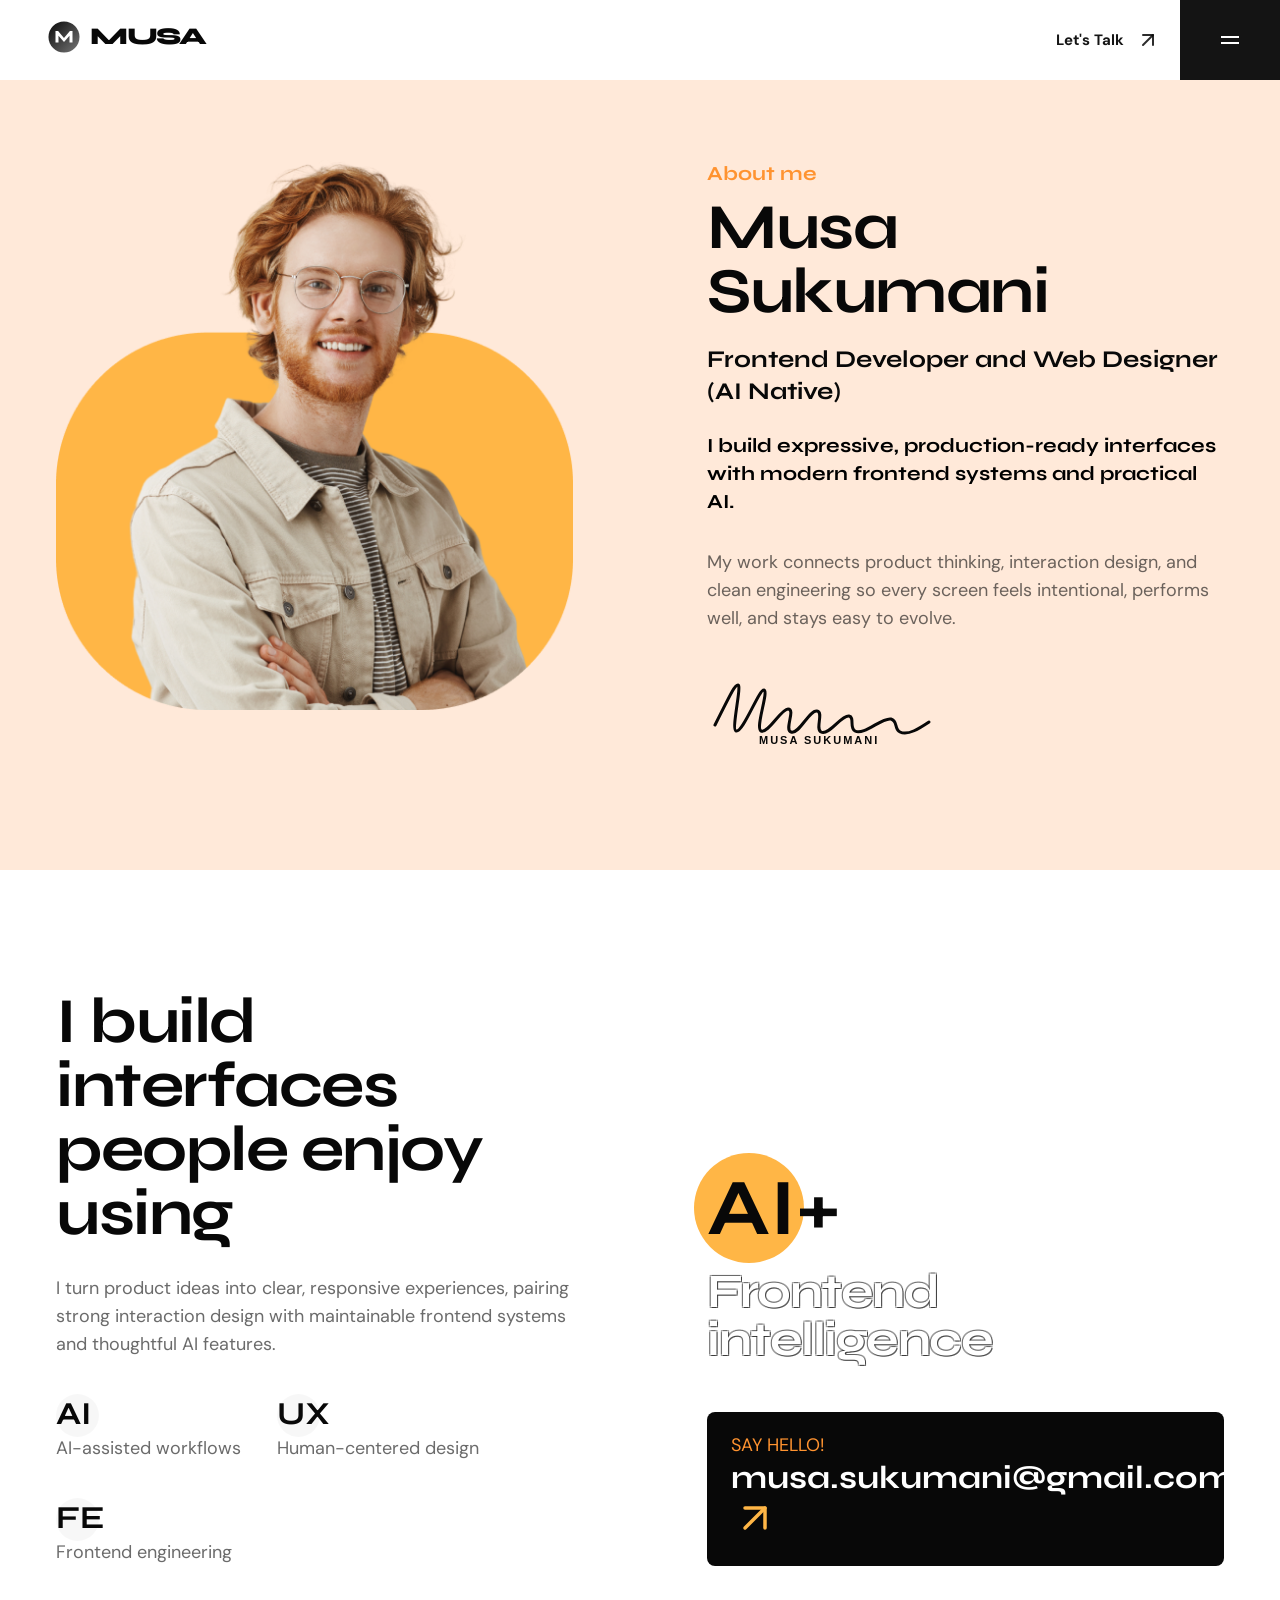
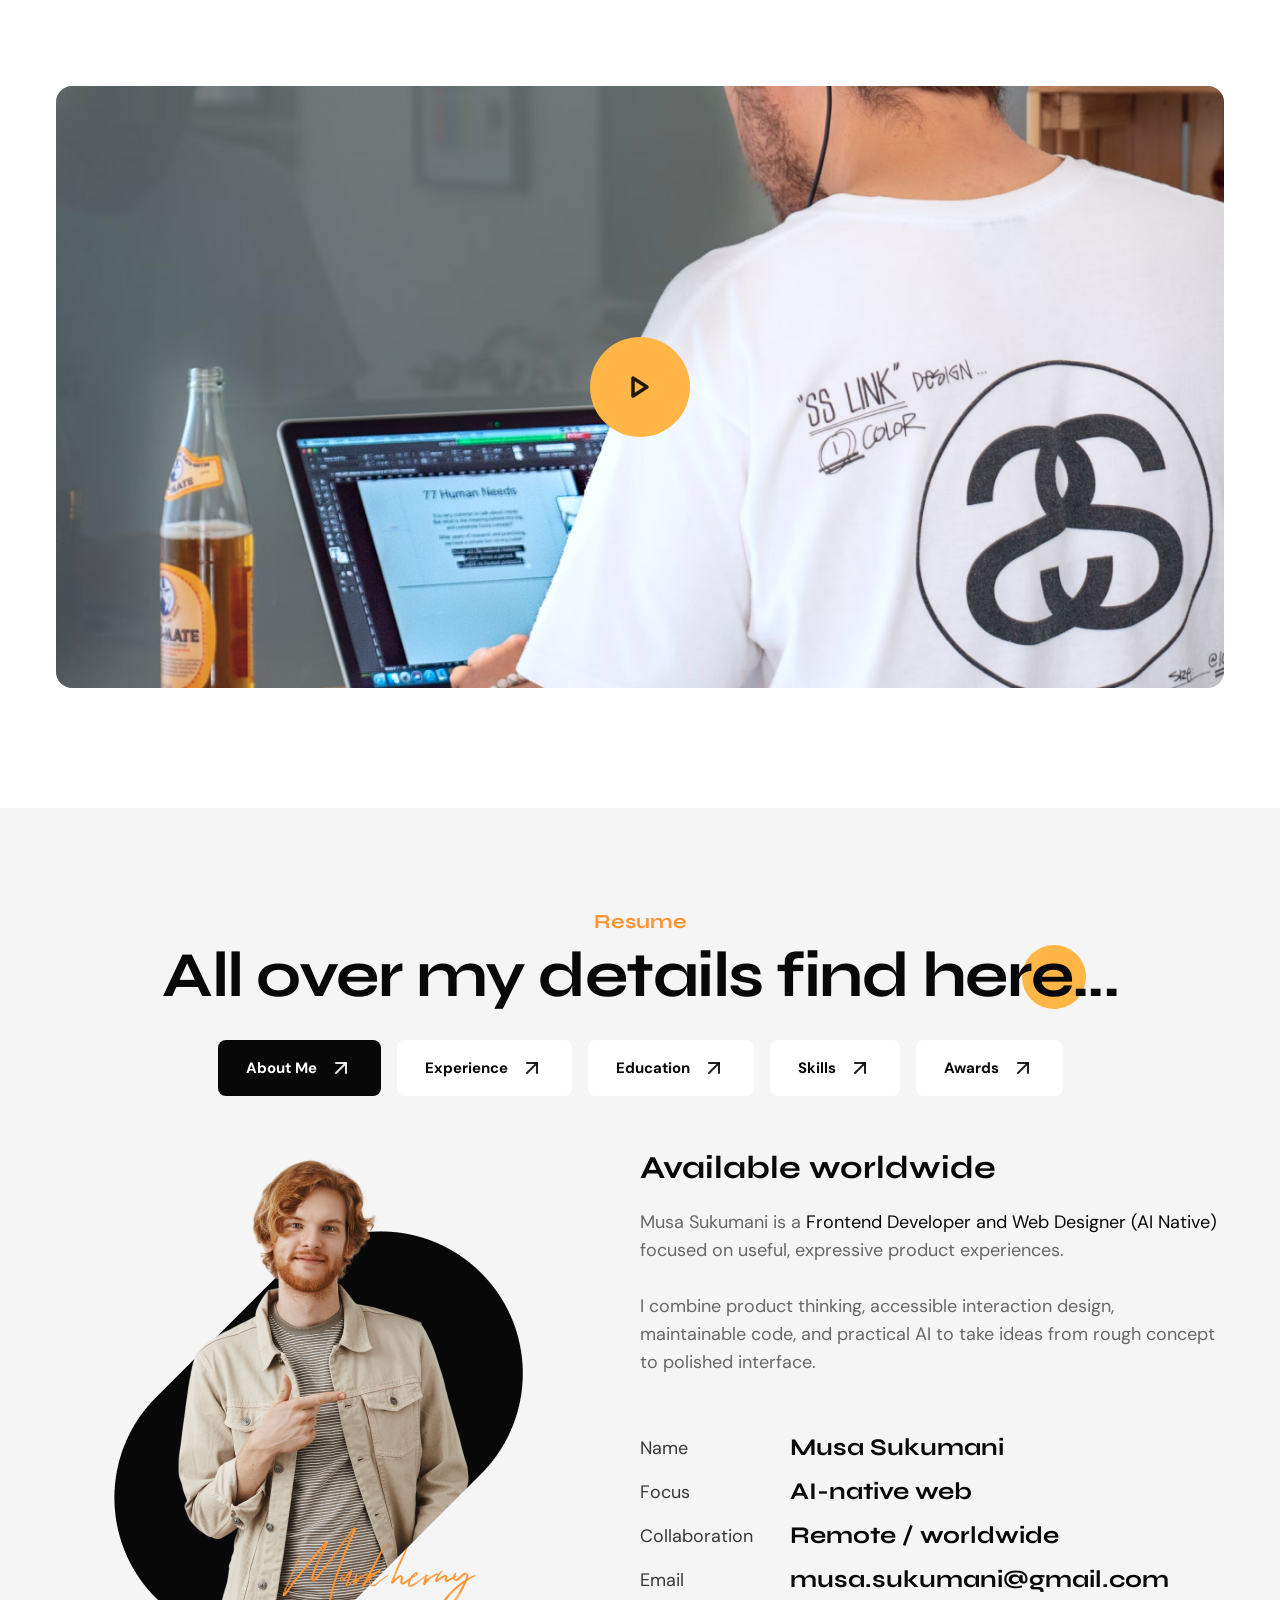
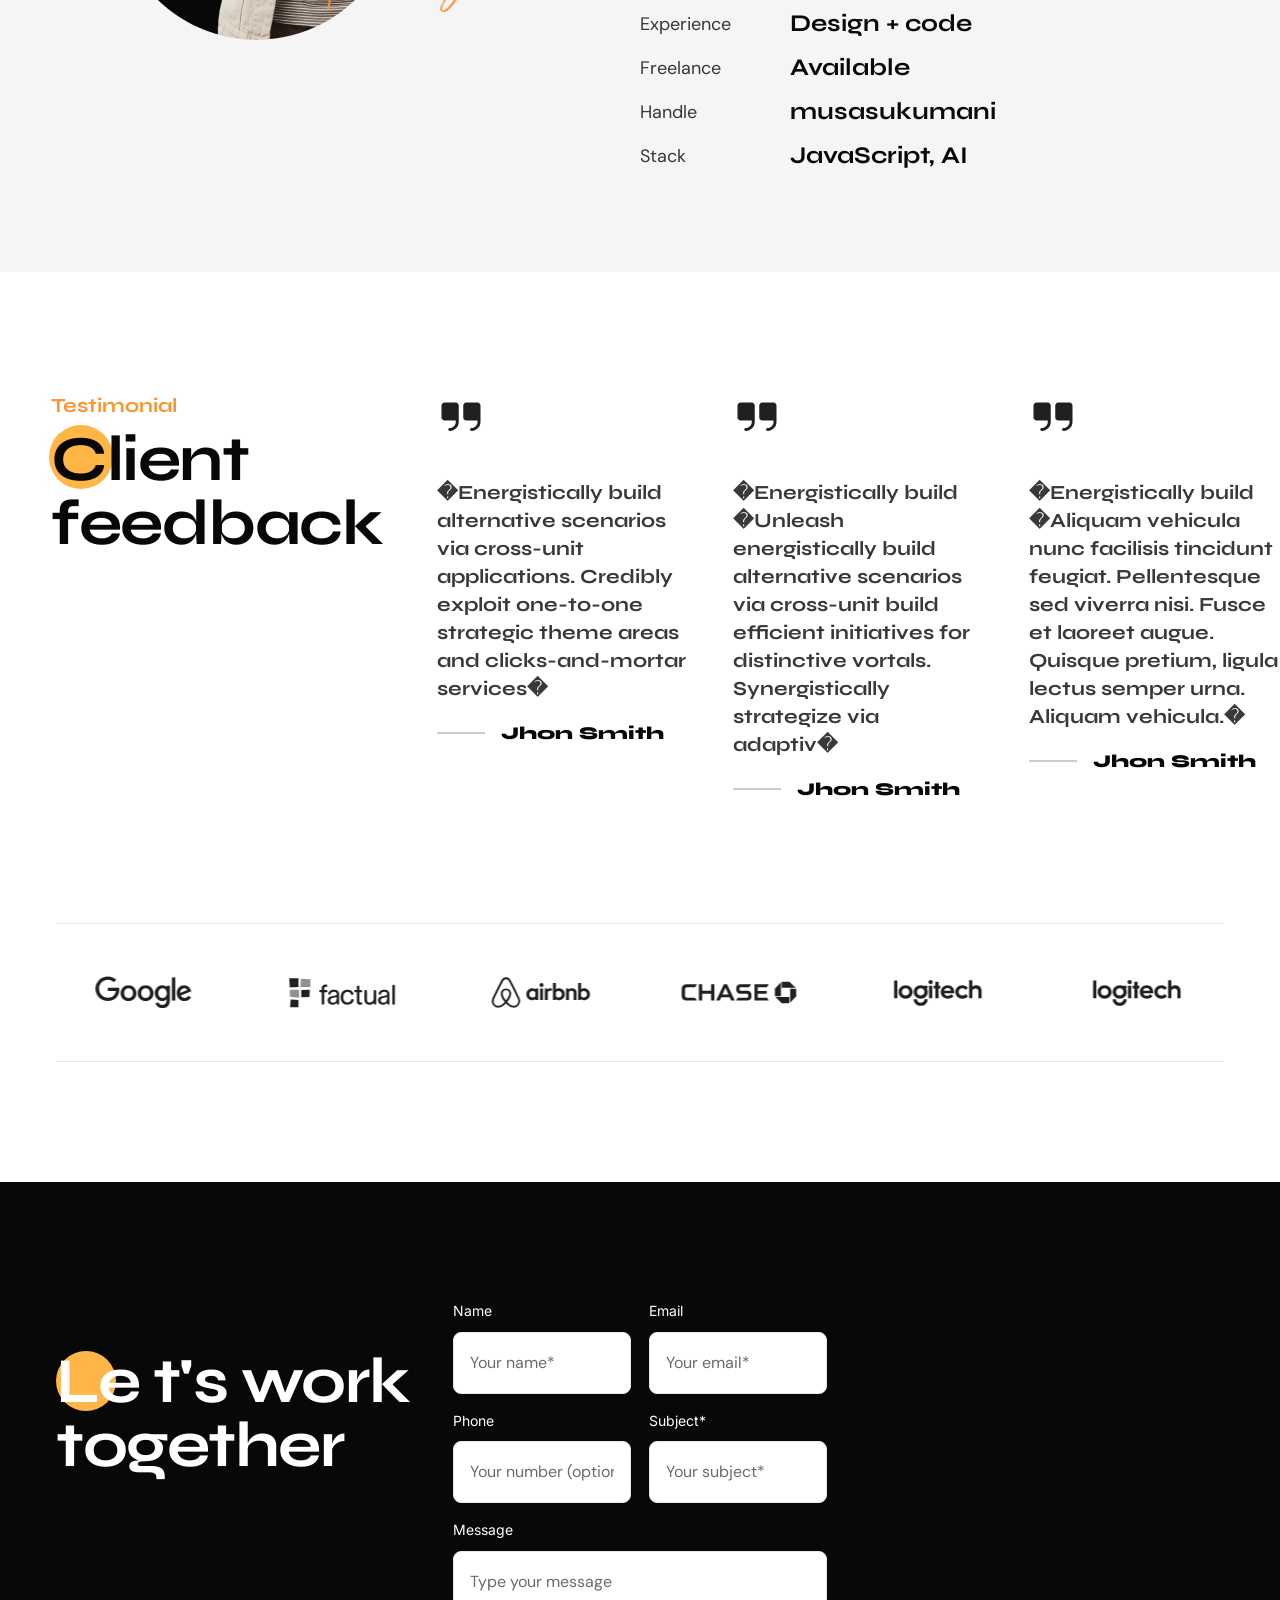
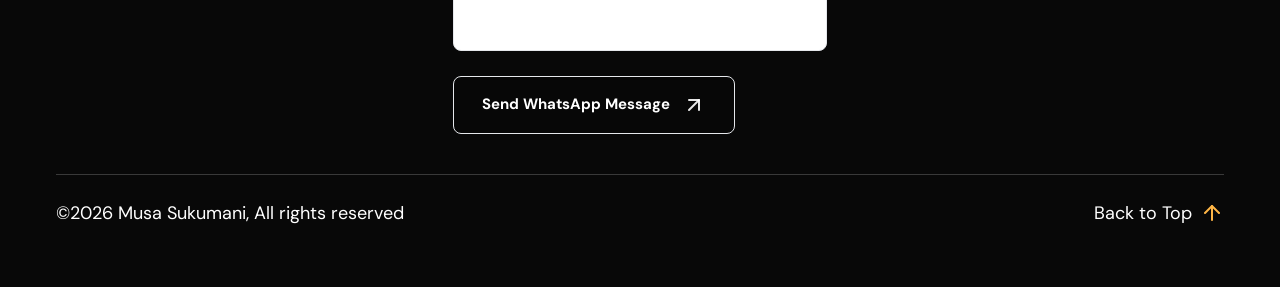
==== commit 090f071e: "Update portfolio projects and contact details" ====
--- a/about.html
+++ b/about.html
@@ -4,7 +4,7 @@
 <head>
     <meta charset="utf-8" />
     <meta http-equiv="x-ua-compatible" content="ie=edge" />
-    <title>About Musa Sukumani - AI-Native Frontend Developer</title>
+    <title>About Musa Sukumani - Frontend Developer and Web Designer (AI Native)</title>
     
     <meta name="description" content="Portfolio of Musa Sukumani, an AI-native frontend developer building intelligent, accessible digital products.">
     <meta name="viewport" content="width=device-width, initial-scale=1, shrink-to-fit=no" />
@@ -203,7 +203,7 @@
                             Musa Sukumani
                         </h3>
 
-                        <h4 class="text-black-800 text-2xl mt-3 mb-4">Frontend Developer (AI Native)</h4>
+                        <h4 class="text-black-800 text-2xl mt-3 mb-4">Frontend Developer and Web Designer (AI Native)</h4>
                         <p class="text-xl font-bold font-Syne leading-7 mb-6">
                             I build expressive, production-ready interfaces with modern frontend systems and practical AI.
                         </p>
@@ -270,7 +270,7 @@
                             <div class="flex flex-col flex-wrap gap-y-2">
                                 <span class="text-orange text-lg font-normal leading-none">SAY HELLO!</span>
                                 <h4 class="text-white text-2xl xl:text-[32px] font-bold font-Syne leading-none">
-                                    hello@musasukumani.dev
+                                    musa.sukumani@gmail.com
                                 </h4>
                             </div>
                             <div class="flex flex-wrap justify-end">
@@ -400,8 +400,7 @@
                                 <div>
                                     <h4 class="text-black-800 text-2xl lg:text-[32px] font-bold font-Syne mb-6">Available worldwide
                                     </h4>
-                                    <p class="paragraph mb-7">Musa Sukumani is a <span class="text-black-800">Frontend Developer
-                                        (AI Native)</span> focused on useful, expressive product experiences.</p>
+                                    <p class="paragraph mb-7">Musa Sukumani is a <span class="text-black-800">Frontend Developer and Web Designer (AI Native)</span> focused on useful, expressive product experiences.</p>
                                     <p class="paragraph mb-14">I combine product thinking, accessible interaction design,
                                         maintainable code, and practical AI to take ideas from rough concept to polished interface.</p>
 
@@ -428,7 +427,7 @@
                                             <span class="w-[110px] text-black-text-800 text-lg font-normal leading-none">
                                         Email</span>
                                             <span class="text-black-800 text-2xl font-bold font-Syne leading-8">
-                                        hello@musasukumani.dev</span>
+                                        musa.sukumani@gmail.com</span>
                                         </li>
                                         <li class="gap-10 inline-flex items-center">
                                             <span class="w-[110px] text-black-text-800 text-lg font-normal leading-none">
